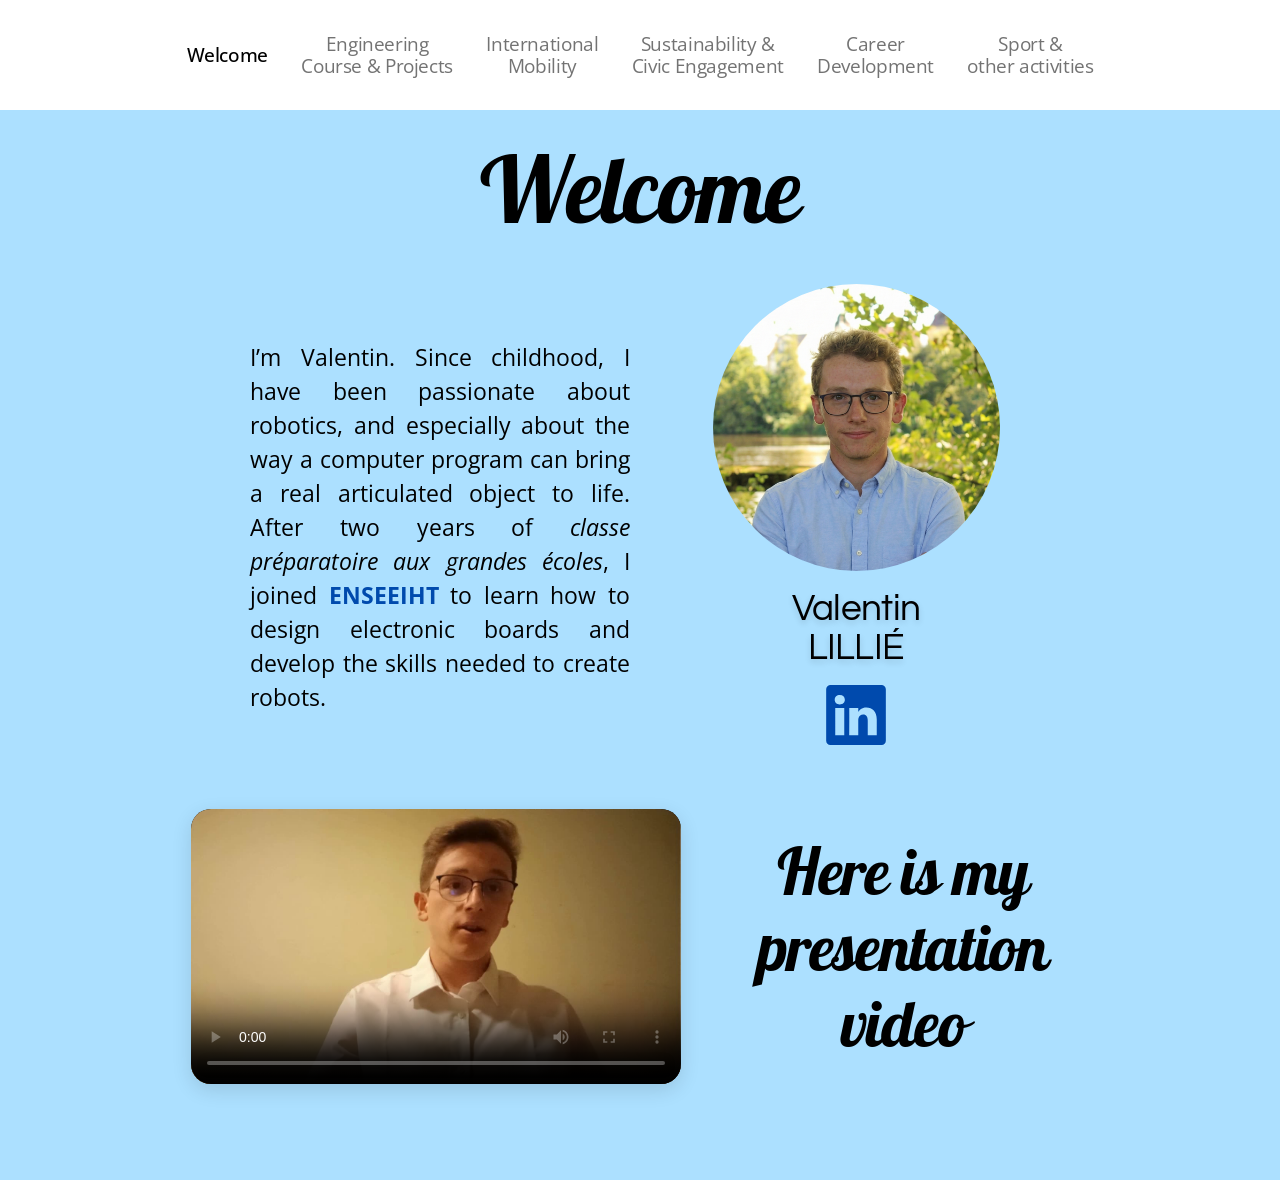
==== index.html @ 9fc671a1 "Recreate Valentin LILLIE Canva portfolio for GitHub Pages" ====
<!DOCTYPE html>
<html lang="en">
<head>
  <meta charset="UTF-8">
  <meta name="viewport" content="width=device-width, initial-scale=1.0">
  <title>Home — Valentin LILLIÉ</title>
  <link rel="shortcut icon" href="assets/images/2d0b56e7e51cf11036ad8734bdb67e2d.png">
  <link rel="icon" href="assets/images/e53c4bd8da5e491d9ab09e7cf0daf874.png">
  <link rel="apple-touch-icon" href="assets/images/725b756a69a7d4c235070e51acd85560.png">
  <link rel="preconnect" href="https://fonts.googleapis.com">
  <link rel="preconnect" href="https://fonts.gstatic.com" crossorigin>
  <link href="https://fonts.googleapis.com/css2?family=Lobster&family=Open+Sans:ital,wght@0,400;0,500;0,700;1,400&family=Questrial&display=swap" rel="stylesheet">
  <link rel="stylesheet" href="css/styles.css">
</head>
<body>
  <header class="site-header">
    <nav class="site-nav" aria-label="Main navigation">
      <a class="nav-link active" href="index.html">Welcome</a>
      <a class="nav-link" href="engineering.html">Engineering<br>Course &amp; Projects</a>
      <a class="nav-link" href="mobility.html">International<br>Mobility</a>
      <a class="nav-link" href="sustainability.html">Sustainability &amp;<br>Civic Engagement</a>
      <a class="nav-link" href="career.html">Career<br>Development</a>
      <a class="nav-link" href="sport.html">Sport &amp;<br>other activities</a>
    </nav>
  </header>

  <main class="page-container">
    <h1 class="page-title">Welcome</h1>

    <section class="welcome-hero">
      <p class="welcome-bio">
        I’m Valentin. Since childhood, I have been passionate about robotics, and especially about the way a computer program can bring a real articulated object to life. After two years of <em>classe préparatoire aux grandes écoles</em>, I joined <a class="inline-link" href="https://www.enseeiht.fr/fr/index.html" target="_blank" rel="noopener noreferrer">ENSEEIHT</a> to learn how to design electronic boards and develop the skills needed to create robots.
      </p>

      <div class="welcome-profile">
        <img
          class="welcome-avatar"
          src="assets/media/598193132a9f8a0b9470ed6460129778.png"
          alt="Valentin LILLIÉ"
        >
        <a class="welcome-name" href="index.html">Valentin<br>LILLIÉ</a>
        <a
          class="linkedin-btn"
          href="https://www.linkedin.com/in/valentin-lillie/"
          target="_blank"
          rel="noopener noreferrer"
          aria-label="Valentin LILLIÉ on LinkedIn"
        >
          <img src="assets/media/b65c1c9c3fed0ecc180a3886cd7dbb1a.svg" alt="LinkedIn">
        </a>
      </div>
    </section>

    <section class="welcome-video-section">
      <video
        class="video-player"
        controls
        playsinline
        preload="metadata"
        poster="assets/video/6a7146586135ec26a3c0ddf3f457e627.jpg"
      >
        <source src="assets/video/d45e97a4d32409f437624b700ec14fd4.mp4" type="video/mp4">
        Your browser does not support HTML5 video.
      </video>

      <h2 class="video-heading">Here is my<br>presentation<br>video</h2>
    </section>
  </main>
</body>
</html>
---- css/styles.css ----
/* ==========================================================================
   Valentin LILLIÉ — Portfolio Stylesheet
   Faithful static recreation of valentin-lillie.my.canva.site
   ========================================================================== */

@font-face {
  font-family: "Canva Sans";
  font-style: normal;
  font-weight: 400 700;
  font-display: swap;
  src: url("../assets/images/cff149ee1e9d2be50ac77bcd86769d05.woff2") format("woff2");
}

:root {
  --bg-sky: #ace0ff;
  --bg-white: #ffffff;
  --accent-blue: #004aad;
  --accent-blue-hover: #003885;
  --text-black: #000000;
  --text-nav-inactive: #737373;
  --max-width: 963px;
  --font-display: "Lobster", cursive;
  --font-sport: "Pacifico", "Lobster", cursive;
  --font-body: "Open Sans", "Canva Sans", -apple-system, BlinkMacSystemFont, "Segoe UI", Roboto, sans-serif;
  --font-name: "Questrial", "Montserrat", "Open Sans", sans-serif;
  --radius-media: 20px;
}

*,
*::before,
*::after {
  box-sizing: border-box;
}

html {
  scroll-behavior: smooth;
}

body {
  margin: 0;
  padding: 0;
  background-color: var(--bg-sky);
  color: var(--text-black);
  font-family: var(--font-body);
  -webkit-font-smoothing: antialiased;
  overflow-x: hidden;
}

img,
video {
  max-width: 100%;
  display: block;
}

a {
  color: inherit;
}

/* --------------------------------------------------------------------------
   Top Navigation Bar (matches Canva 110px white non-sticky header)
   -------------------------------------------------------------------------- */
.site-header {
  width: 100%;
  background-color: var(--bg-white);
}

.site-nav {
  max-width: var(--max-width);
  min-height: 110px;
  margin: 0 auto;
  padding: 16px 24px;
  display: flex;
  align-items: center;
  justify-content: space-between;
  gap: 12px;
}

.nav-link {
  text-decoration: none;
  font-family: var(--font-body);
  font-size: 18.67px;
  line-height: 22px;
  letter-spacing: -0.02em;
  color: var(--text-nav-inactive);
  text-align: center;
  transition: color 0.18s ease;
  padding: 6px 4px;
}

.nav-link:hover,
.nav-link:focus-visible {
  color: var(--text-black);
}

.nav-link.active {
  color: var(--text-black);
  font-weight: 500;
}

/* --------------------------------------------------------------------------
   Main Centered Container (963px Canva coordinate canvas)
   -------------------------------------------------------------------------- */
.page-container {
  max-width: var(--max-width);
  margin: 0 auto;
  padding: 0 32px 72px;
}

.page-title {
  font-family: var(--font-display);
  font-weight: 400;
  font-size: 93px;
  line-height: 1.18;
  letter-spacing: -0.02em;
  text-align: center;
  color: var(--text-black);
  margin: 24px 0 40px;
}

.page-title--medium {
  font-size: 88px;
}

.page-title--sub {
  font-size: 85px;
  margin: 24px 0 36px;
}

.section-bullet-title {
  font-family: var(--font-body);
  font-weight: 700;
  font-size: 36px;
  line-height: 1.25;
  color: var(--text-black);
  margin: 56px 0 32px;
  display: flex;
  align-items: baseline;
  gap: 14px;
}

.section-bullet-title::before {
  content: "•";
  font-size: 1.05em;
  flex-shrink: 0;
}

.project-subtitle {
  font-family: var(--font-body);
  font-weight: 700;
  font-size: 30.67px;
  line-height: 1.35;
  text-align: center;
  margin: 24px 0 18px;
}

.body-text {
  font-family: var(--font-body);
  font-weight: 400;
  font-size: 25.33px;
  line-height: 35px;
  color: var(--text-black);
  margin: 0;
}

.body-text--justified {
  text-align: justify;
}

.body-text--narrow {
  max-width: 420px;
  margin: 0 auto;
}

.body-text--xs {
  max-width: 350px;
  margin: 0 auto;
}

.inline-link {
  color: var(--accent-blue);
  font-weight: 700;
  text-decoration: none;
}

.inline-link:hover {
  text-decoration: underline;
}

.pill-button {
  display: inline-flex;
  align-items: center;
  justify-content: center;
  background-color: var(--accent-blue);
  color: var(--bg-white);
  text-decoration: none;
  border-radius: 999px;
  font-family: var(--font-body);
  font-weight: 700;
  letter-spacing: -0.02em;
  transition: background-color 0.2s ease, transform 0.15s ease;
}

.pill-button:hover,
.pill-button:focus-visible {
  background-color: var(--accent-blue-hover);
  transform: translateY(-1px);
}

.pill-button--sm {
  font-size: 18.67px;
  padding: 13px 26px;
}

.pill-button--lg {
  font-size: 44px;
  line-height: 52px;
  width: 348px;
  height: 79px;
}

.media-rounded {
  border-radius: var(--radius-media);
  overflow: hidden;
}

/* --------------------------------------------------------------------------
   Home / Welcome Page
   -------------------------------------------------------------------------- */
.welcome-hero {
  display: grid;
  grid-template-columns: 380px 1fr;
  gap: 52px;
  align-items: start;
  justify-content: center;
  max-width: 780px;
  margin: 28px auto 64px;
}

.welcome-bio {
  font-size: 23.05px;
  line-height: 34px;
  margin-top: 56px;
  text-align: justify;
}

.welcome-profile {
  display: flex;
  flex-direction: column;
  align-items: center;
  text-align: center;
}

.welcome-avatar {
  width: 287px;
  height: 287px;
  border-radius: 50%;
  object-fit: cover;
  object-position: center 15%;
  margin-bottom: 18px;
}

.welcome-name {
  font-family: var(--font-name);
  font-size: 37.33px;
  line-height: 39px;
  letter-spacing: -0.02em;
  color: var(--text-black);
  text-decoration: none;
  text-shadow: 0 3px 6px rgba(0, 0, 0, 0.14);
  margin: 0 0 18px;
}

.linkedin-btn {
  display: inline-block;
  width: 60px;
  height: 60px;
  transition: transform 0.18s ease;
}

.linkedin-btn:hover {
  transform: scale(1.06);
}

.linkedin-btn img {
  width: 100%;
  height: 100%;
}

.welcome-video-section {
  display: grid;
  grid-template-columns: 490px 1fr;
  gap: 36px;
  align-items: center;
  margin-top: 64px;
  margin-bottom: 24px;
}

.video-player {
  width: 100%;
  border-radius: var(--radius-media);
  background: #000;
  box-shadow: 0 6px 20px rgba(0, 0, 0, 0.12);
}

.video-heading {
  font-family: var(--font-display);
  font-weight: 400;
  font-size: 64px;
  line-height: 76px;
  letter-spacing: -0.02em;
  text-align: center;
  margin: 0;
}

/* --------------------------------------------------------------------------
   Engineering Course & Projects Page
   -------------------------------------------------------------------------- */
.project-stack {
  display: flex;
  flex-direction: column;
  align-items: center;
  gap: 28px;
  margin-bottom: 48px;
}

.tipe-video {
  width: 260px;
  max-width: 100%;
  border-radius: var(--radius-media);
  background: #000;
}

.tipe-photo-1 {
  width: 283px;
  height: 310px;
  object-fit: cover;
  border-radius: var(--radius-media);
}

.tipe-photo-2 {
  width: 350px;
  height: 263px;
  object-fit: cover;
  border-radius: var(--radius-media);
}

.tipe-photo-3 {
  width: 266px;
  height: 263px;
  object-fit: cover;
  border-radius: var(--radius-media);
}

.robot-logo-link {
  display: inline-block;
  margin-top: 12px;
  transition: transform 0.18s ease;
}

.robot-logo-link:hover {
  transform: scale(1.03);
}

.robot-logo-img {
  width: 579px;
  max-width: 100%;
  height: auto;
}

.snake-crop {
  width: 257px;
  height: 296px;
  border-radius: var(--radius-media);
  overflow: hidden;
  background: #111;
}

.snake-crop img {
  width: 100%;
  height: 100%;
  object-fit: cover;
  object-position: left top;
}

.snake-full {
  width: 779px;
  max-width: 100%;
  border-radius: 16px;
}

/* --------------------------------------------------------------------------
   International Mobility Page
   -------------------------------------------------------------------------- */
.mobility-block {
  margin-bottom: 56px;
}

.mobility-row {
  display: grid;
  grid-template-columns: 444px 1fr;
  gap: 32px;
  align-items: center;
}

.mobility-row--reverse {
  grid-template-columns: 1fr 444px;
}

.mobility-photo {
  width: 444px;
  height: 299px;
  object-fit: cover;
  border-radius: var(--radius-media);
}

/* --------------------------------------------------------------------------
   Sustainability & Civic Engagement Page
   -------------------------------------------------------------------------- */
.sustainability-block {
  margin-bottom: 64px;
}

.sustainability-stack {
  display: flex;
  flex-direction: column;
  align-items: center;
  gap: 28px;
}

.cleanwalk-photo {
  width: 664px;
  max-width: 100%;
  height: 254px;
  object-fit: cover;
  object-position: center 70%;
  border-radius: var(--radius-media);
}

.fresque-photo {
  width: 374px;
  max-width: 100%;
  height: 325px;
  object-fit: cover;
  border-radius: var(--radius-media);
}

.forum-photo {
  width: 442px;
  max-width: 100%;
  height: 325px;
  object-fit: cover;
  object-position: center 40%;
  border-radius: var(--radius-media);
}

.restart-photo {
  width: 419px;
  max-width: 100%;
  height: 638px;
  object-fit: cover;
  border-radius: var(--radius-media);
}

/* --------------------------------------------------------------------------
   Career Development & Summer Jobs Page
   -------------------------------------------------------------------------- */
.career-buttons {
  display: grid;
  grid-template-columns: 1fr 1fr;
  gap: 48px;
  align-items: center;
  justify-items: center;
  margin: 56px auto 96px;
  max-width: 820px;
}

.career-cv-stack {
  display: flex;
  flex-direction: column;
  gap: 64px;
}

.summer-jobs-section {
  padding-top: 24px;
}

.company-heading {
  font-family: var(--font-body);
  font-weight: 700;
  font-size: 42.67px;
  line-height: 1.3;
  margin: 16px 0 32px;
}

.summer-top-row {
  display: grid;
  grid-template-columns: 240px 1fr;
  gap: 32px;
  align-items: center;
  margin-bottom: 36px;
}

.summer-years {
  font-size: 25.33px;
  line-height: 35px;
  padding-left: 52px;
}

.summer-years ul {
  margin: 6px 0 0;
  padding-left: 26px;
}

.tent-photo-1 {
  width: 526px;
  max-width: 100%;
  height: 237px;
  object-fit: cover;
}

.tent-photo-2 {
  width: 586px;
  max-width: 100%;
  height: 276px;
  object-fit: cover;
  margin-bottom: 32px;
}

.summer-desc {
  max-width: 590px;
  text-align: justify;
}

/* --------------------------------------------------------------------------
   Sport & Other Activities Page
   -------------------------------------------------------------------------- */
.sport-header-row {
  display: flex;
  align-items: center;
  justify-content: center;
  gap: 36px;
  margin: 28px 0 56px;
  flex-wrap: wrap;
}

.sport-header-row .page-title {
  margin: 0;
}

.strava-link {
  display: inline-flex;
  align-items: center;
  text-decoration: none;
  transition: transform 0.18s ease;
}

.strava-link:hover {
  transform: scale(1.04);
}

.strava-icon {
  width: 118px;
  height: 118px;
  object-fit: contain;
  margin-right: -36px;
}

.strava-wordmark {
  width: 219px;
  height: 109px;
  object-fit: contain;
}

.sport-script-title {
  font-family: var(--font-sport);
  font-weight: 400;
  font-size: 76px;
  line-height: 1.3;
  color: var(--text-black);
  margin: 0;
}

.running-row {
  display: flex;
  align-items: center;
  justify-content: space-between;
  gap: 28px;
  margin: 24px 0 72px;
}

.club-badge-link {
  display: inline-block;
  flex-shrink: 0;
  transition: transform 0.18s ease;
}

.club-badge-link:hover {
  transform: scale(1.05);
}

.run7-badge {
  width: 138px;
  height: 138px;
  object-fit: contain;
  border-radius: 50%;
}

.running-map {
  width: 335px;
  height: 335px;
  object-fit: cover;
}

.hiking-section {
  display: flex;
  flex-direction: column;
  align-items: center;
  gap: 24px;
  margin: 0 0 72px;
}

.hiking-photo {
  width: 614px;
  max-width: 100%;
  height: 355px;
  object-fit: cover;
}

.hiking-label-row {
  display: flex;
  align-items: center;
  justify-content: center;
  gap: 32px;
}

.randos-badge {
  width: 140px;
  height: 155px;
  object-fit: contain;
}

.cycling-row {
  display: flex;
  align-items: center;
  justify-content: space-around;
  gap: 32px;
  margin: 24px 0 32px;
}

.cycling-photos {
  display: flex;
  gap: 36px;
}

.cycling-photo {
  width: 171px;
  height: 346px;
  object-fit: cover;
  border-radius: 16px;
}

/* --------------------------------------------------------------------------
   Responsive Adaptations (Tablets & Mobile)
   -------------------------------------------------------------------------- */
@media (max-width: 900px) {
  .site-nav {
    flex-wrap: wrap;
    justify-content: center;
    min-height: auto;
    gap: 10px 20px;
    padding: 16px;
  }

  .nav-link {
    font-size: 16px;
    line-height: 20px;
  }

  .page-container {
    padding: 0 20px 56px;
  }

  .page-title {
    font-size: clamp(44px, 11vw, 76px);
  }

  .page-title--medium,
  .page-title--sub {
    font-size: clamp(40px, 10vw, 72px);
  }

  .section-bullet-title {
    font-size: clamp(24px, 5vw, 32px);
  }

  .body-text,
  .welcome-bio {
    font-size: 19px;
    line-height: 30px;
  }

  .welcome-hero,
  .welcome-video-section,
  .mobility-row,
  .mobility-row--reverse,
  .career-buttons,
  .summer-top-row {
    grid-template-columns: 1fr;
    gap: 28px;
  }

  .welcome-bio {
    margin-top: 0;
  }

  .welcome-profile {
    order: -1;
  }

  .video-heading {
    font-size: clamp(38px, 9vw, 54px);
    line-height: 1.2;
  }

  .mobility-photo {
    width: 100%;
    height: auto;
    aspect-ratio: 444 / 299;
  }

  .pill-button--lg {
    width: 100%;
    max-width: 340px;
    height: 68px;
    font-size: 32px;
  }

  .career-cv-stack {
    gap: 24px;
    width: 100%;
    align-items: center;
  }

  .company-heading {
    font-size: clamp(26px, 6vw, 38px);
  }

  .summer-years {
    padding-left: 0;
  }

  .running-row,
  .cycling-row {
    flex-direction: column;
    text-align: center;
  }

  .sport-script-title {
    font-size: clamp(46px, 11vw, 68px);
  }

  .cycling-photos {
    gap: 16px;
    justify-content: center;
  }

  .cycling-photo {
    width: 44vw;
    max-width: 171px;
    height: auto;
    aspect-ratio: 171 / 346;
  }
}
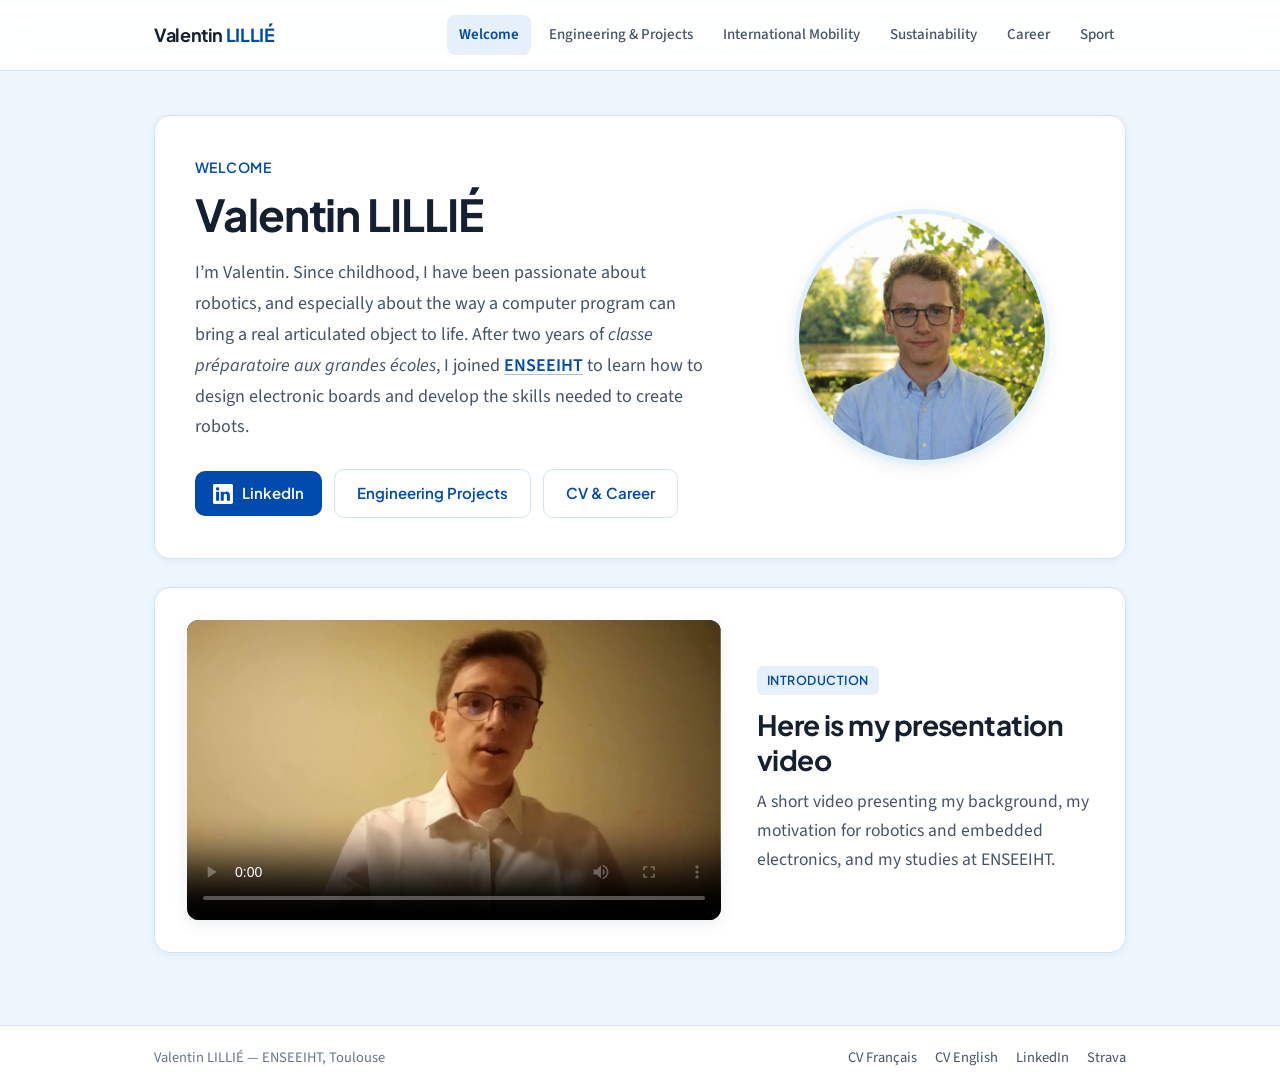
==== commit c16409f7: "Refine visual design with cleaner typography, cards, and balanced layouts" ====
--- a/index.html
+++ b/index.html
@@ -3,55 +3,64 @@
 <head>
   <meta charset="UTF-8">
   <meta name="viewport" content="width=device-width, initial-scale=1.0">
-  <title>Home — Valentin LILLIÉ</title>
+  <title>Valentin LILLIÉ — Portfolio</title>
   <link rel="shortcut icon" href="assets/images/2d0b56e7e51cf11036ad8734bdb67e2d.png">
   <link rel="icon" href="assets/images/e53c4bd8da5e491d9ab09e7cf0daf874.png">
   <link rel="apple-touch-icon" href="assets/images/725b756a69a7d4c235070e51acd85560.png">
   <link rel="preconnect" href="https://fonts.googleapis.com">
   <link rel="preconnect" href="https://fonts.gstatic.com" crossorigin>
-  <link href="https://fonts.googleapis.com/css2?family=Lobster&family=Open+Sans:ital,wght@0,400;0,500;0,700;1,400&family=Questrial&display=swap" rel="stylesheet">
+  <link href="https://fonts.googleapis.com/css2?family=Plus+Jakarta+Sans:wght@500;600;700&family=Source+Sans+3:ital,wght@0,400;0,500;0,600;1,400&display=swap" rel="stylesheet">
   <link rel="stylesheet" href="css/styles.css">
 </head>
 <body>
   <header class="site-header">
     <nav class="site-nav" aria-label="Main navigation">
-      <a class="nav-link active" href="index.html">Welcome</a>
-      <a class="nav-link" href="engineering.html">Engineering<br>Course &amp; Projects</a>
-      <a class="nav-link" href="mobility.html">International<br>Mobility</a>
-      <a class="nav-link" href="sustainability.html">Sustainability &amp;<br>Civic Engagement</a>
-      <a class="nav-link" href="career.html">Career<br>Development</a>
-      <a class="nav-link" href="sport.html">Sport &amp;<br>other activities</a>
+      <a class="nav-brand" href="index.html">Valentin <span>LILLIÉ</span></a>
+      <div class="nav-links">
+        <a class="nav-link active" href="index.html">Welcome</a>
+        <a class="nav-link" href="engineering.html">Engineering &amp; Projects</a>
+        <a class="nav-link" href="mobility.html">International Mobility</a>
+        <a class="nav-link" href="sustainability.html">Sustainability</a>
+        <a class="nav-link" href="career.html">Career</a>
+        <a class="nav-link" href="sport.html">Sport</a>
+      </div>
     </nav>
   </header>
 
   <main class="page-container">
-    <h1 class="page-title">Welcome</h1>
+    <section class="card hero-card">
+      <div>
+        <p class="hero-greeting">Welcome</p>
+        <h1 class="hero-name">Valentin LILLIÉ</h1>
+        <p class="hero-bio">
+          I’m Valentin. Since childhood, I have been passionate about robotics, and especially about the way a computer program can bring a real articulated object to life. After two years of <em>classe préparatoire aux grandes écoles</em>, I joined <a class="inline-link" href="https://www.enseeiht.fr/fr/index.html" target="_blank" rel="noopener noreferrer">ENSEEIHT</a> to learn how to design electronic boards and develop the skills needed to create robots.
+        </p>
 
-    <section class="welcome-hero">
-      <p class="welcome-bio">
-        I’m Valentin. Since childhood, I have been passionate about robotics, and especially about the way a computer program can bring a real articulated object to life. After two years of <em>classe préparatoire aux grandes écoles</em>, I joined <a class="inline-link" href="https://www.enseeiht.fr/fr/index.html" target="_blank" rel="noopener noreferrer">ENSEEIHT</a> to learn how to design electronic boards and develop the skills needed to create robots.
-      </p>
+        <div class="hero-actions">
+          <a
+            class="linkedin-pill"
+            href="https://www.linkedin.com/in/valentin-lillie/"
+            target="_blank"
+            rel="noopener noreferrer"
+          >
+            <img src="assets/media/b65c1c9c3fed0ecc180a3886cd7dbb1a.svg" alt="">
+            LinkedIn
+          </a>
+          <a class="btn btn-outline" href="engineering.html">Engineering Projects</a>
+          <a class="btn btn-outline" href="career.html">CV &amp; Career</a>
+        </div>
+      </div>
 
-      <div class="welcome-profile">
+      <div class="hero-profile">
         <img
-          class="welcome-avatar"
+          class="hero-avatar"
           src="assets/media/598193132a9f8a0b9470ed6460129778.png"
           alt="Valentin LILLIÉ"
         >
-        <a class="welcome-name" href="index.html">Valentin<br>LILLIÉ</a>
-        <a
-          class="linkedin-btn"
-          href="https://www.linkedin.com/in/valentin-lillie/"
-          target="_blank"
-          rel="noopener noreferrer"
-          aria-label="Valentin LILLIÉ on LinkedIn"
-        >
-          <img src="assets/media/b65c1c9c3fed0ecc180a3886cd7dbb1a.svg" alt="LinkedIn">
-        </a>
       </div>
     </section>
 
-    <section class="welcome-video-section">
+    <section class="card video-card">
       <video
         class="video-player"
         controls
@@ -63,8 +72,26 @@
         Your browser does not support HTML5 video.
       </video>
 
-      <h2 class="video-heading">Here is my<br>presentation<br>video</h2>
+      <div class="video-copy">
+        <span class="section-label">Introduction</span>
+        <h2>Here is my presentation video</h2>
+        <p class="body-text">
+          A short video presenting my background, my motivation for robotics and embedded electronics, and my studies at ENSEEIHT.
+        </p>
+      </div>
     </section>
   </main>
+
+  <footer class="site-footer">
+    <div class="footer-inner">
+      <span>Valentin LILLIÉ — ENSEEIHT, Toulouse</span>
+      <div class="footer-links">
+        <a href="cv-french.html">CV Français</a>
+        <a href="cv-english.html">CV English</a>
+        <a href="https://www.linkedin.com/in/valentin-lillie/" target="_blank" rel="noopener noreferrer">LinkedIn</a>
+        <a href="https://www.strava.com/athletes/142114989" target="_blank" rel="noopener noreferrer">Strava</a>
+      </div>
+    </div>
+  </footer>
 </body>
 </html>
--- a/css/styles.css
+++ b/css/styles.css
@@ -1,29 +1,26 @@
 /* ==========================================================================
    Valentin LILLIÉ — Portfolio Stylesheet
-   Faithful static recreation of valentin-lillie.my.canva.site
+   Clean, readable, authentic engineering portfolio (sky-blue & ENSEEIHT blue)
    ========================================================================== */
 
-@font-face {
-  font-family: "Canva Sans";
-  font-style: normal;
-  font-weight: 400 700;
-  font-display: swap;
-  src: url("../assets/images/cff149ee1e9d2be50ac77bcd86769d05.woff2") format("woff2");
-}
-
 :root {
-  --bg-sky: #ace0ff;
-  --bg-white: #ffffff;
+  --bg-page: #edf6fd;
+  --bg-surface: #ffffff;
+  --bg-subtle: #e0f0fc;
+  --border-light: #d2e4f3;
   --accent-blue: #004aad;
-  --accent-blue-hover: #003885;
-  --text-black: #000000;
-  --text-nav-inactive: #737373;
-  --max-width: 963px;
-  --font-display: "Lobster", cursive;
-  --font-sport: "Pacifico", "Lobster", cursive;
-  --font-body: "Open Sans", "Canva Sans", -apple-system, BlinkMacSystemFont, "Segoe UI", Roboto, sans-serif;
-  --font-name: "Questrial", "Montserrat", "Open Sans", sans-serif;
-  --radius-media: 20px;
+  --accent-blue-dark: #003782;
+  --accent-soft: #e6f0fa;
+  --ink-primary: #142030;
+  --ink-secondary: #435368;
+  --ink-muted: #64748b;
+  --max-width: 1020px;
+  --radius-card: 16px;
+  --radius-media: 12px;
+  --shadow-card: 0 2px 10px rgba(15, 42, 74, 0.05);
+  --shadow-media: 0 4px 16px rgba(15, 42, 74, 0.08);
+  --font-heading: "Plus Jakarta Sans", -apple-system, BlinkMacSystemFont, "Segoe UI", sans-serif;
+  --font-body: "Source Sans 3", "Open Sans", -apple-system, BlinkMacSystemFont, "Segoe UI", sans-serif;
 }
 
 *,
@@ -39,11 +36,15 @@
 body {
   margin: 0;
   padding: 0;
-  background-color: var(--bg-sky);
-  color: var(--text-black);
+  background-color: var(--bg-page);
+  color: var(--ink-primary);
   font-family: var(--font-body);
+  font-size: 17px;
+  line-height: 1.65;
   -webkit-font-smoothing: antialiased;
-  overflow-x: hidden;
+  min-height: 100vh;
+  display: flex;
+  flex-direction: column;
 }
 
 img,
@@ -57,322 +58,403 @@
 }
 
 /* --------------------------------------------------------------------------
-   Top Navigation Bar (matches Canva 110px white non-sticky header)
+   Navigation Bar — Clean, sticky, unobtrusive
    -------------------------------------------------------------------------- */
 .site-header {
-  width: 100%;
-  background-color: var(--bg-white);
+  position: sticky;
+  top: 0;
+  z-index: 50;
+  width: 100%;
+  background-color: rgba(255, 255, 255, 0.95);
+  backdrop-filter: blur(8px);
+  border-bottom: 1px solid var(--border-light);
 }
 
 .site-nav {
   max-width: var(--max-width);
-  min-height: 110px;
   margin: 0 auto;
-  padding: 16px 24px;
+  padding: 0 24px;
+  min-height: 70px;
   display: flex;
   align-items: center;
   justify-content: space-between;
-  gap: 12px;
+  gap: 24px;
+}
+
+.nav-brand {
+  font-family: var(--font-heading);
+  font-weight: 700;
+  font-size: 18px;
+  letter-spacing: -0.02em;
+  color: var(--ink-primary);
+  text-decoration: none;
+  white-space: nowrap;
+  flex-shrink: 0;
+}
+
+.nav-brand span {
+  color: var(--accent-blue);
+}
+
+.nav-links {
+  display: flex;
+  align-items: center;
+  gap: 6px;
+  flex-wrap: wrap;
+  justify-content: flex-end;
 }
 
 .nav-link {
   text-decoration: none;
   font-family: var(--font-body);
-  font-size: 18.67px;
-  line-height: 22px;
-  letter-spacing: -0.02em;
-  color: var(--text-nav-inactive);
-  text-align: center;
-  transition: color 0.18s ease;
-  padding: 6px 4px;
+  font-size: 15px;
+  font-weight: 500;
+  color: var(--ink-secondary);
+  padding: 8px 12px;
+  border-radius: 8px;
+  transition: color 0.16s ease, background-color 0.16s ease;
+  white-space: nowrap;
 }
 
 .nav-link:hover,
 .nav-link:focus-visible {
-  color: var(--text-black);
+  color: var(--accent-blue);
+  background-color: var(--accent-soft);
 }
 
 .nav-link.active {
-  color: var(--text-black);
-  font-weight: 500;
-}
-
-/* --------------------------------------------------------------------------
-   Main Centered Container (963px Canva coordinate canvas)
+  color: var(--accent-blue);
+  background-color: var(--accent-soft);
+  font-weight: 600;
+}
+
+/* --------------------------------------------------------------------------
+   Main Container & Shared Typography
    -------------------------------------------------------------------------- */
 .page-container {
+  width: 100%;
   max-width: var(--max-width);
   margin: 0 auto;
-  padding: 0 32px 72px;
+  padding: 44px 24px 72px;
+  flex: 1;
+}
+
+.page-intro {
+  margin-bottom: 36px;
 }
 
 .page-title {
-  font-family: var(--font-display);
-  font-weight: 400;
-  font-size: 93px;
+  font-family: var(--font-heading);
+  font-weight: 700;
+  font-size: clamp(30px, 4.2vw, 42px);
   line-height: 1.18;
-  letter-spacing: -0.02em;
-  text-align: center;
-  color: var(--text-black);
-  margin: 24px 0 40px;
-}
-
-.page-title--medium {
-  font-size: 88px;
-}
-
-.page-title--sub {
-  font-size: 85px;
-  margin: 24px 0 36px;
-}
-
-.section-bullet-title {
-  font-family: var(--font-body);
+  letter-spacing: -0.025em;
+  color: var(--ink-primary);
+  margin: 0 0 8px;
+}
+
+.page-subtitle {
+  font-size: 18px;
+  color: var(--ink-secondary);
+  margin: 0;
+}
+
+.section-label {
+  display: inline-block;
+  font-family: var(--font-heading);
+  font-size: 12.5px;
+  font-weight: 600;
+  letter-spacing: 0.04em;
+  text-transform: uppercase;
+  color: var(--accent-blue);
+  background-color: var(--accent-soft);
+  padding: 4px 10px;
+  border-radius: 6px;
+  margin-bottom: 12px;
+}
+
+.card {
+  background-color: var(--bg-surface);
+  border: 1px solid var(--border-light);
+  border-radius: var(--radius-card);
+  box-shadow: var(--shadow-card);
+  padding: 32px;
+}
+
+.card + .card {
+  margin-top: 28px;
+}
+
+.card-title {
+  font-family: var(--font-heading);
   font-weight: 700;
-  font-size: 36px;
-  line-height: 1.25;
-  color: var(--text-black);
-  margin: 56px 0 32px;
-  display: flex;
-  align-items: baseline;
-  gap: 14px;
-}
-
-.section-bullet-title::before {
-  content: "•";
-  font-size: 1.05em;
-  flex-shrink: 0;
-}
-
-.project-subtitle {
-  font-family: var(--font-body);
-  font-weight: 700;
-  font-size: 30.67px;
-  line-height: 1.35;
-  text-align: center;
-  margin: 24px 0 18px;
+  font-size: 24px;
+  line-height: 1.28;
+  letter-spacing: -0.015em;
+  color: var(--ink-primary);
+  margin: 0 0 12px;
+}
+
+.card-subheading {
+  font-family: var(--font-heading);
+  font-weight: 600;
+  font-size: 18px;
+  color: var(--ink-primary);
+  margin: 0 0 10px;
 }
 
 .body-text {
-  font-family: var(--font-body);
-  font-weight: 400;
-  font-size: 25.33px;
-  line-height: 35px;
-  color: var(--text-black);
+  font-size: 17.5px;
+  line-height: 1.68;
+  color: var(--ink-secondary);
   margin: 0;
 }
 
-.body-text--justified {
-  text-align: justify;
-}
-
-.body-text--narrow {
-  max-width: 420px;
-  margin: 0 auto;
-}
-
-.body-text--xs {
-  max-width: 350px;
-  margin: 0 auto;
+.body-text + .body-text {
+  margin-top: 14px;
 }
 
 .inline-link {
   color: var(--accent-blue);
+  font-weight: 600;
+  text-decoration: underline;
+  text-decoration-color: rgba(0, 74, 173, 0.35);
+  text-underline-offset: 3px;
+  transition: text-decoration-color 0.16s ease;
+}
+
+.inline-link:hover {
+  text-decoration-color: var(--accent-blue);
+}
+
+.btn {
+  display: inline-flex;
+  align-items: center;
+  justify-content: center;
+  gap: 8px;
+  padding: 11px 22px;
+  border-radius: 10px;
+  font-family: var(--font-heading);
+  font-size: 15px;
+  font-weight: 600;
+  text-decoration: none;
+  transition: background-color 0.16s ease, border-color 0.16s ease, color 0.16s ease, transform 0.14s ease;
+}
+
+.btn-primary {
+  background-color: var(--accent-blue);
+  color: #ffffff;
+  border: 1px solid var(--accent-blue);
+}
+
+.btn-primary:hover,
+.btn-primary:focus-visible {
+  background-color: var(--accent-blue-dark);
+  border-color: var(--accent-blue-dark);
+  transform: translateY(-1px);
+}
+
+.btn-outline {
+  background-color: var(--bg-surface);
+  color: var(--accent-blue);
+  border: 1.5px solid var(--border-light);
+}
+
+.btn-outline:hover,
+.btn-outline:focus-visible {
+  border-color: var(--accent-blue);
+  background-color: var(--accent-soft);
+}
+
+/* --------------------------------------------------------------------------
+   Home / Welcome Page
+   -------------------------------------------------------------------------- */
+.hero-card {
+  display: grid;
+  grid-template-columns: 1.35fr 0.85fr;
+  gap: 44px;
+  align-items: center;
+  padding: 40px;
+}
+
+.hero-greeting {
+  font-family: var(--font-heading);
+  font-size: 14px;
+  font-weight: 600;
+  color: var(--accent-blue);
+  letter-spacing: 0.03em;
+  text-transform: uppercase;
+  margin: 0 0 10px;
+}
+
+.hero-name {
+  font-family: var(--font-heading);
   font-weight: 700;
+  font-size: clamp(32px, 4.5vw, 44px);
+  line-height: 1.15;
+  letter-spacing: -0.025em;
+  color: var(--ink-primary);
+  margin: 0 0 18px;
+}
+
+.hero-bio {
+  font-size: 18px;
+  line-height: 1.72;
+  color: var(--ink-secondary);
+  margin: 0 0 26px;
+}
+
+.hero-actions {
+  display: flex;
+  align-items: center;
+  flex-wrap: wrap;
+  gap: 12px;
+}
+
+.linkedin-pill {
+  display: inline-flex;
+  align-items: center;
+  gap: 9px;
+  padding: 10px 18px;
+  border-radius: 10px;
+  background-color: var(--accent-blue);
+  color: #ffffff;
+  font-family: var(--font-heading);
+  font-size: 15px;
+  font-weight: 600;
   text-decoration: none;
-}
-
-.inline-link:hover {
-  text-decoration: underline;
-}
-
-.pill-button {
-  display: inline-flex;
-  align-items: center;
-  justify-content: center;
-  background-color: var(--accent-blue);
-  color: var(--bg-white);
-  text-decoration: none;
-  border-radius: 999px;
-  font-family: var(--font-body);
+  transition: background-color 0.16s ease, transform 0.14s ease;
+}
+
+.linkedin-pill:hover {
+  background-color: var(--accent-blue-dark);
+  transform: translateY(-1px);
+}
+
+.linkedin-pill img {
+  width: 20px;
+  height: 20px;
+  filter: brightness(0) invert(1);
+}
+
+.hero-profile {
+  display: flex;
+  flex-direction: column;
+  align-items: center;
+  text-align: center;
+}
+
+.hero-avatar {
+  width: 256px;
+  height: 256px;
+  border-radius: 50%;
+  object-fit: cover;
+  object-position: center 15%;
+  border: 5px solid var(--bg-subtle);
+  box-shadow: var(--shadow-media);
+}
+
+.video-card {
+  margin-top: 28px;
+  display: grid;
+  grid-template-columns: 1.35fr 0.85fr;
+  gap: 36px;
+  align-items: center;
+}
+
+.video-player {
+  width: 100%;
+  border-radius: var(--radius-media);
+  background: #0f172a;
+  box-shadow: var(--shadow-media);
+}
+
+.video-copy h2 {
+  font-family: var(--font-heading);
   font-weight: 700;
+  font-size: 28px;
+  line-height: 1.25;
   letter-spacing: -0.02em;
-  transition: background-color 0.2s ease, transform 0.15s ease;
-}
-
-.pill-button:hover,
-.pill-button:focus-visible {
-  background-color: var(--accent-blue-hover);
-  transform: translateY(-1px);
-}
-
-.pill-button--sm {
-  font-size: 18.67px;
-  padding: 13px 26px;
-}
-
-.pill-button--lg {
-  font-size: 44px;
-  line-height: 52px;
-  width: 348px;
-  height: 79px;
-}
-
-.media-rounded {
-  border-radius: var(--radius-media);
-  overflow: hidden;
-}
-
-/* --------------------------------------------------------------------------
-   Home / Welcome Page
-   -------------------------------------------------------------------------- */
-.welcome-hero {
-  display: grid;
-  grid-template-columns: 380px 1fr;
-  gap: 52px;
+  margin: 0 0 10px;
+  color: var(--ink-primary);
+}
+
+/* --------------------------------------------------------------------------
+   Engineering Course & Projects Page
+   -------------------------------------------------------------------------- */
+.tipe-top {
+  display: grid;
+  grid-template-columns: 260px 1fr;
+  gap: 32px;
   align-items: start;
-  justify-content: center;
-  max-width: 780px;
-  margin: 28px auto 64px;
-}
-
-.welcome-bio {
-  font-size: 23.05px;
-  line-height: 34px;
-  margin-top: 56px;
-  text-align: justify;
-}
-
-.welcome-profile {
-  display: flex;
-  flex-direction: column;
-  align-items: center;
-  text-align: center;
-}
-
-.welcome-avatar {
-  width: 287px;
-  height: 287px;
-  border-radius: 50%;
-  object-fit: cover;
-  object-position: center 15%;
-  margin-bottom: 18px;
-}
-
-.welcome-name {
-  font-family: var(--font-name);
-  font-size: 37.33px;
-  line-height: 39px;
-  letter-spacing: -0.02em;
-  color: var(--text-black);
-  text-decoration: none;
-  text-shadow: 0 3px 6px rgba(0, 0, 0, 0.14);
-  margin: 0 0 18px;
-}
-
-.linkedin-btn {
-  display: inline-block;
-  width: 60px;
-  height: 60px;
-  transition: transform 0.18s ease;
-}
-
-.linkedin-btn:hover {
-  transform: scale(1.06);
-}
-
-.linkedin-btn img {
-  width: 100%;
-  height: 100%;
-}
-
-.welcome-video-section {
-  display: grid;
-  grid-template-columns: 490px 1fr;
-  gap: 36px;
-  align-items: center;
-  margin-top: 64px;
-  margin-bottom: 24px;
-}
-
-.video-player {
-  width: 100%;
-  border-radius: var(--radius-media);
-  background: #000;
-  box-shadow: 0 6px 20px rgba(0, 0, 0, 0.12);
-}
-
-.video-heading {
-  font-family: var(--font-display);
-  font-weight: 400;
-  font-size: 64px;
-  line-height: 76px;
-  letter-spacing: -0.02em;
-  text-align: center;
-  margin: 0;
-}
-
-/* --------------------------------------------------------------------------
-   Engineering Course & Projects Page
-   -------------------------------------------------------------------------- */
-.project-stack {
-  display: flex;
-  flex-direction: column;
-  align-items: center;
-  gap: 28px;
-  margin-bottom: 48px;
+  margin-bottom: 28px;
 }
 
 .tipe-video {
   width: 260px;
-  max-width: 100%;
-  border-radius: var(--radius-media);
-  background: #000;
-}
-
-.tipe-photo-1 {
-  width: 283px;
-  height: 310px;
-  object-fit: cover;
-  border-radius: var(--radius-media);
-}
-
-.tipe-photo-2 {
-  width: 350px;
-  height: 263px;
-  object-fit: cover;
-  border-radius: var(--radius-media);
-}
-
-.tipe-photo-3 {
-  width: 266px;
-  height: 263px;
-  object-fit: cover;
-  border-radius: var(--radius-media);
-}
-
-.robot-logo-link {
-  display: inline-block;
-  margin-top: 12px;
-  transition: transform 0.18s ease;
-}
-
-.robot-logo-link:hover {
-  transform: scale(1.03);
-}
-
-.robot-logo-img {
-  width: 579px;
-  max-width: 100%;
-  height: auto;
+  border-radius: var(--radius-media);
+  background: #0f172a;
+  box-shadow: var(--shadow-media);
+}
+
+.tipe-gallery {
+  display: grid;
+  grid-template-columns: repeat(3, 1fr);
+  gap: 18px;
+  margin: 24px 0 26px;
+}
+
+.tipe-gallery img {
+  width: 100%;
+  height: 240px;
+  object-fit: cover;
+  border-radius: var(--radius-media);
+  border: 1px solid var(--border-light);
+}
+
+.club-row {
+  display: grid;
+  grid-template-columns: 1.2fr 0.9fr;
+  gap: 32px;
+  align-items: center;
+}
+
+.robot-logo-box {
+  display: flex;
+  align-items: center;
+  justify-content: center;
+  background-color: var(--bg-page);
+  border: 1px solid var(--border-light);
+  border-radius: var(--radius-media);
+  padding: 24px;
+  transition: border-color 0.16s ease, transform 0.16s ease;
+}
+
+.robot-logo-box:hover {
+  border-color: var(--accent-blue);
+  transform: translateY(-2px);
+}
+
+.robot-logo-box img {
+  max-height: 190px;
+  width: auto;
+  object-fit: contain;
+}
+
+.snake-grid {
+  display: grid;
+  grid-template-columns: 250px 1fr;
+  gap: 20px;
+  align-items: stretch;
+  margin-top: 22px;
 }
 
 .snake-crop {
-  width: 257px;
-  height: 296px;
   border-radius: var(--radius-media);
   overflow: hidden;
   background: #111;
+  border: 1px solid var(--border-light);
+  min-height: 260px;
 }
 
 .snake-crop img {
@@ -383,32 +465,30 @@
 }
 
 .snake-full {
-  width: 779px;
-  max-width: 100%;
-  border-radius: 16px;
+  width: 100%;
+  height: 100%;
+  object-fit: cover;
+  border-radius: var(--radius-media);
+  border: 1px solid var(--border-light);
 }
 
 /* --------------------------------------------------------------------------
    International Mobility Page
    -------------------------------------------------------------------------- */
-.mobility-block {
-  margin-bottom: 56px;
-}
-
-.mobility-row {
-  display: grid;
-  grid-template-columns: 444px 1fr;
+.mobility-card {
+  display: grid;
+  grid-template-columns: 400px 1fr;
   gap: 32px;
   align-items: center;
 }
 
-.mobility-row--reverse {
-  grid-template-columns: 1fr 444px;
+.mobility-card--reverse {
+  grid-template-columns: 1fr 400px;
 }
 
 .mobility-photo {
-  width: 444px;
-  height: 299px;
+  width: 100%;
+  height: 265px;
   object-fit: cover;
   border-radius: var(--radius-media);
 }
@@ -416,182 +496,210 @@
 /* --------------------------------------------------------------------------
    Sustainability & Civic Engagement Page
    -------------------------------------------------------------------------- */
-.sustainability-block {
-  margin-bottom: 64px;
-}
-
-.sustainability-stack {
+.sustainability-grid {
+  display: grid;
+  grid-template-columns: repeat(3, 1fr);
+  gap: 24px;
+}
+
+.sustainability-grid .card + .card {
+  margin-top: 0;
+}
+
+.sust-card {
   display: flex;
   flex-direction: column;
-  align-items: center;
-  gap: 28px;
-}
-
-.cleanwalk-photo {
-  width: 664px;
-  max-width: 100%;
-  height: 254px;
-  object-fit: cover;
+  align-items: flex-start;
+  padding: 24px;
+}
+
+.sust-card .card-title {
+  font-size: 21px;
+  margin-bottom: 12px;
+}
+
+.sust-card--featured {
+  grid-column: 1 / -1;
+  display: grid;
+  grid-template-columns: 360px 1fr;
+  gap: 32px;
+  align-items: center;
+  padding: 28px;
+}
+
+.sust-photo {
+  width: 100%;
+  height: 240px;
+  object-fit: cover;
+  border-radius: var(--radius-media);
+  margin-bottom: 18px;
+}
+
+.sust-photo--cleanwalk {
   object-position: center 70%;
-  border-radius: var(--radius-media);
-}
-
-.fresque-photo {
-  width: 374px;
-  max-width: 100%;
-  height: 325px;
-  object-fit: cover;
-  border-radius: var(--radius-media);
-}
-
-.forum-photo {
-  width: 442px;
-  max-width: 100%;
-  height: 325px;
-  object-fit: cover;
-  object-position: center 40%;
-  border-radius: var(--radius-media);
-}
-
-.restart-photo {
-  width: 419px;
-  max-width: 100%;
-  height: 638px;
-  object-fit: cover;
-  border-radius: var(--radius-media);
+}
+
+.sust-photo--forum {
+  object-position: center 35%;
+}
+
+.sust-photo--poster {
+  width: 100%;
+  height: auto;
+  object-fit: contain;
+  border-radius: var(--radius-media);
+  border: 1px solid var(--border-light);
+  margin-bottom: 0;
 }
 
 /* --------------------------------------------------------------------------
    Career Development & Summer Jobs Page
    -------------------------------------------------------------------------- */
-.career-buttons {
-  display: grid;
-  grid-template-columns: 1fr 1fr;
-  gap: 48px;
-  align-items: center;
-  justify-items: center;
-  margin: 56px auto 96px;
-  max-width: 820px;
-}
-
-.career-cv-stack {
-  display: flex;
-  flex-direction: column;
-  gap: 64px;
-}
-
-.summer-jobs-section {
-  padding-top: 24px;
-}
-
-.company-heading {
-  font-family: var(--font-body);
+.cv-grid {
+  display: grid;
+  grid-template-columns: repeat(2, 1fr);
+  gap: 20px;
+  margin-bottom: 36px;
+}
+
+.cv-link-card {
+  display: flex;
+  align-items: center;
+  justify-content: space-between;
+  gap: 16px;
+  padding: 24px 28px;
+  background-color: var(--bg-surface);
+  border: 1.5px solid var(--border-light);
+  border-radius: var(--radius-card);
+  box-shadow: var(--shadow-card);
+  text-decoration: none;
+  transition: border-color 0.16s ease, transform 0.14s ease, box-shadow 0.16s ease;
+}
+
+.cv-link-card:hover {
+  border-color: var(--accent-blue);
+  transform: translateY(-2px);
+  box-shadow: var(--shadow-media);
+}
+
+.cv-link-title {
+  font-family: var(--font-heading);
   font-weight: 700;
-  font-size: 42.67px;
-  line-height: 1.3;
-  margin: 16px 0 32px;
-}
-
-.summer-top-row {
-  display: grid;
-  grid-template-columns: 240px 1fr;
+  font-size: 21px;
+  color: var(--ink-primary);
+  margin: 0 0 4px;
+}
+
+.cv-link-meta {
+  font-size: 15px;
+  color: var(--ink-muted);
+  margin: 0;
+}
+
+.cv-link-arrow {
+  display: inline-flex;
+  align-items: center;
+  justify-content: center;
+  width: 40px;
+  height: 40px;
+  border-radius: 10px;
+  background-color: var(--accent-blue);
+  color: #ffffff;
+  font-size: 18px;
+  flex-shrink: 0;
+}
+
+.years-row {
+  display: flex;
+  flex-wrap: wrap;
+  gap: 8px;
+  margin: 0 0 20px;
+}
+
+.year-chip {
+  font-family: var(--font-heading);
+  font-size: 13.5px;
+  font-weight: 600;
+  color: var(--accent-blue);
+  background-color: var(--accent-soft);
+  padding: 4px 12px;
+  border-radius: 999px;
+}
+
+.tent-gallery {
+  display: grid;
+  grid-template-columns: repeat(2, 1fr);
+  gap: 18px;
+  margin: 0 0 22px;
+}
+
+.tent-gallery img {
+  width: 100%;
+  height: 245px;
+  object-fit: cover;
+  border-radius: var(--radius-media);
+}
+
+/* --------------------------------------------------------------------------
+   Sport & Other Activities Page
+   -------------------------------------------------------------------------- */
+.sport-intro {
+  display: flex;
+  align-items: center;
+  justify-content: space-between;
+  gap: 20px;
+  flex-wrap: wrap;
+  margin-bottom: 32px;
+}
+
+.strava-pill {
+  display: inline-flex;
+  align-items: center;
+  gap: 10px;
+  padding: 10px 18px;
+  background-color: var(--bg-surface);
+  border: 1.5px solid var(--border-light);
+  border-radius: 12px;
+  text-decoration: none;
+  box-shadow: var(--shadow-card);
+  transition: border-color 0.16s ease, transform 0.14s ease;
+}
+
+.strava-pill:hover {
+  border-color: #fc4c02;
+  transform: translateY(-1px);
+}
+
+.strava-icon {
+  width: 30px;
+  height: 30px;
+  object-fit: contain;
+}
+
+.strava-wordmark {
+  height: 22px;
+  width: auto;
+  object-fit: contain;
+}
+
+.sport-card-row {
+  display: grid;
+  grid-template-columns: 1fr 340px;
   gap: 32px;
   align-items: center;
-  margin-bottom: 36px;
-}
-
-.summer-years {
-  font-size: 25.33px;
-  line-height: 35px;
-  padding-left: 52px;
-}
-
-.summer-years ul {
-  margin: 6px 0 0;
-  padding-left: 26px;
-}
-
-.tent-photo-1 {
-  width: 526px;
-  max-width: 100%;
-  height: 237px;
-  object-fit: cover;
-}
-
-.tent-photo-2 {
-  width: 586px;
-  max-width: 100%;
-  height: 276px;
-  object-fit: cover;
-  margin-bottom: 32px;
-}
-
-.summer-desc {
-  max-width: 590px;
-  text-align: justify;
-}
-
-/* --------------------------------------------------------------------------
-   Sport & Other Activities Page
-   -------------------------------------------------------------------------- */
-.sport-header-row {
-  display: flex;
-  align-items: center;
-  justify-content: center;
-  gap: 36px;
-  margin: 28px 0 56px;
-  flex-wrap: wrap;
-}
-
-.sport-header-row .page-title {
-  margin: 0;
-}
-
-.strava-link {
-  display: inline-flex;
-  align-items: center;
-  text-decoration: none;
-  transition: transform 0.18s ease;
-}
-
-.strava-link:hover {
-  transform: scale(1.04);
-}
-
-.strava-icon {
-  width: 118px;
-  height: 118px;
-  object-fit: contain;
-  margin-right: -36px;
-}
-
-.strava-wordmark {
-  width: 219px;
-  height: 109px;
-  object-fit: contain;
-}
-
-.sport-script-title {
-  font-family: var(--font-sport);
-  font-weight: 400;
-  font-size: 76px;
-  line-height: 1.3;
-  color: var(--text-black);
-  margin: 0;
-}
-
-.running-row {
-  display: flex;
-  align-items: center;
-  justify-content: space-between;
-  gap: 28px;
-  margin: 24px 0 72px;
+}
+
+.sport-badge-header {
+  display: flex;
+  align-items: center;
+  gap: 18px;
+  margin-bottom: 14px;
 }
 
 .club-badge-link {
   display: inline-block;
   flex-shrink: 0;
-  transition: transform 0.18s ease;
+  transition: transform 0.16s ease;
 }
 
 .club-badge-link:hover {
@@ -599,175 +707,166 @@
 }
 
 .run7-badge {
-  width: 138px;
-  height: 138px;
+  width: 78px;
+  height: 78px;
   object-fit: contain;
   border-radius: 50%;
+  border: 1px solid var(--border-light);
+}
+
+.randos-badge {
+  width: 72px;
+  height: 80px;
+  object-fit: contain;
 }
 
 .running-map {
-  width: 335px;
-  height: 335px;
-  object-fit: cover;
-}
-
-.hiking-section {
-  display: flex;
-  flex-direction: column;
-  align-items: center;
-  gap: 24px;
-  margin: 0 0 72px;
+  width: 100%;
+  height: 320px;
+  object-fit: cover;
+  border-radius: var(--radius-media);
+  border: 1px solid var(--border-light);
 }
 
 .hiking-photo {
-  width: 614px;
-  max-width: 100%;
-  height: 355px;
-  object-fit: cover;
-}
-
-.hiking-label-row {
-  display: flex;
-  align-items: center;
-  justify-content: center;
+  width: 100%;
+  height: 360px;
+  object-fit: cover;
+  border-radius: var(--radius-media);
+  margin-bottom: 20px;
+}
+
+.cycling-grid {
+  display: grid;
+  grid-template-columns: 0.85fr 1.15fr;
   gap: 32px;
-}
-
-.randos-badge {
-  width: 140px;
-  height: 155px;
-  object-fit: contain;
-}
-
-.cycling-row {
-  display: flex;
-  align-items: center;
-  justify-content: space-around;
-  gap: 32px;
-  margin: 24px 0 32px;
+  align-items: center;
 }
 
 .cycling-photos {
-  display: flex;
-  gap: 36px;
+  display: grid;
+  grid-template-columns: repeat(2, 1fr);
+  gap: 18px;
 }
 
 .cycling-photo {
-  width: 171px;
-  height: 346px;
-  object-fit: cover;
-  border-radius: 16px;
-}
-
-/* --------------------------------------------------------------------------
-   Responsive Adaptations (Tablets & Mobile)
-   -------------------------------------------------------------------------- */
-@media (max-width: 900px) {
+  width: 100%;
+  height: 340px;
+  object-fit: cover;
+  border-radius: var(--radius-media);
+}
+
+/* --------------------------------------------------------------------------
+   Minimal Footer
+   -------------------------------------------------------------------------- */
+.site-footer {
+  border-top: 1px solid var(--border-light);
+  background-color: var(--bg-surface);
+  margin-top: auto;
+}
+
+.footer-inner {
+  max-width: var(--max-width);
+  margin: 0 auto;
+  padding: 20px 24px;
+  display: flex;
+  align-items: center;
+  justify-content: space-between;
+  gap: 16px;
+  flex-wrap: wrap;
+  font-size: 14.5px;
+  color: var(--ink-muted);
+}
+
+.footer-links {
+  display: flex;
+  align-items: center;
+  gap: 18px;
+  flex-wrap: wrap;
+}
+
+.footer-links a {
+  text-decoration: none;
+  color: var(--ink-secondary);
+  transition: color 0.16s ease;
+}
+
+.footer-links a:hover {
+  color: var(--accent-blue);
+}
+
+/* --------------------------------------------------------------------------
+   Responsive Adaptations
+   -------------------------------------------------------------------------- */
+@media (max-width: 860px) {
   .site-nav {
-    flex-wrap: wrap;
+    flex-direction: column;
+    padding: 12px 16px;
+    gap: 8px;
+  }
+
+  .nav-links {
     justify-content: center;
-    min-height: auto;
-    gap: 10px 20px;
-    padding: 16px;
   }
 
   .nav-link {
-    font-size: 16px;
-    line-height: 20px;
+    font-size: 14px;
+    padding: 6px 10px;
   }
 
   .page-container {
-    padding: 0 20px 56px;
-  }
-
-  .page-title {
-    font-size: clamp(44px, 11vw, 76px);
-  }
-
-  .page-title--medium,
-  .page-title--sub {
-    font-size: clamp(40px, 10vw, 72px);
-  }
-
-  .section-bullet-title {
-    font-size: clamp(24px, 5vw, 32px);
-  }
-
-  .body-text,
-  .welcome-bio {
-    font-size: 19px;
-    line-height: 30px;
-  }
-
-  .welcome-hero,
-  .welcome-video-section,
-  .mobility-row,
-  .mobility-row--reverse,
-  .career-buttons,
-  .summer-top-row {
+    padding: 28px 16px 56px;
+  }
+
+  .card,
+  .hero-card {
+    padding: 24px;
+  }
+
+  .hero-card,
+  .video-card,
+  .tipe-top,
+  .club-row,
+  .snake-grid,
+  .mobility-card,
+  .mobility-card--reverse,
+  .sustainability-grid,
+  .sust-card--featured,
+  .cv-grid,
+  .tent-gallery,
+  .sport-card-row,
+  .cycling-grid {
     grid-template-columns: 1fr;
-    gap: 28px;
-  }
-
-  .welcome-bio {
-    margin-top: 0;
-  }
-
-  .welcome-profile {
+    gap: 22px;
+  }
+
+  .hero-profile {
     order: -1;
   }
 
-  .video-heading {
-    font-size: clamp(38px, 9vw, 54px);
-    line-height: 1.2;
-  }
-
-  .mobility-photo {
-    width: 100%;
-    height: auto;
-    aspect-ratio: 444 / 299;
-  }
-
-  .pill-button--lg {
-    width: 100%;
-    max-width: 340px;
-    height: 68px;
-    font-size: 32px;
-  }
-
-  .career-cv-stack {
-    gap: 24px;
-    width: 100%;
-    align-items: center;
-  }
-
-  .company-heading {
-    font-size: clamp(26px, 6vw, 38px);
-  }
-
-  .summer-years {
-    padding-left: 0;
-  }
-
-  .running-row,
-  .cycling-row {
-    flex-direction: column;
+  .hero-avatar {
+    width: 190px;
+    height: 190px;
+  }
+
+  .tipe-video {
+    margin: 0 auto;
+  }
+
+  .tipe-gallery {
+    grid-template-columns: 1fr;
+  }
+
+  .mobility-card--reverse .mobility-photo {
+    order: -1;
+  }
+
+  .cycling-photo {
+    height: 260px;
+  }
+
+  .footer-inner {
+    justify-content: center;
     text-align: center;
   }
-
-  .sport-script-title {
-    font-size: clamp(46px, 11vw, 68px);
-  }
-
-  .cycling-photos {
-    gap: 16px;
-    justify-content: center;
-  }
-
-  .cycling-photo {
-    width: 44vw;
-    max-width: 171px;
-    height: auto;
-    aspect-ratio: 171 / 346;
-  }
-}
+}
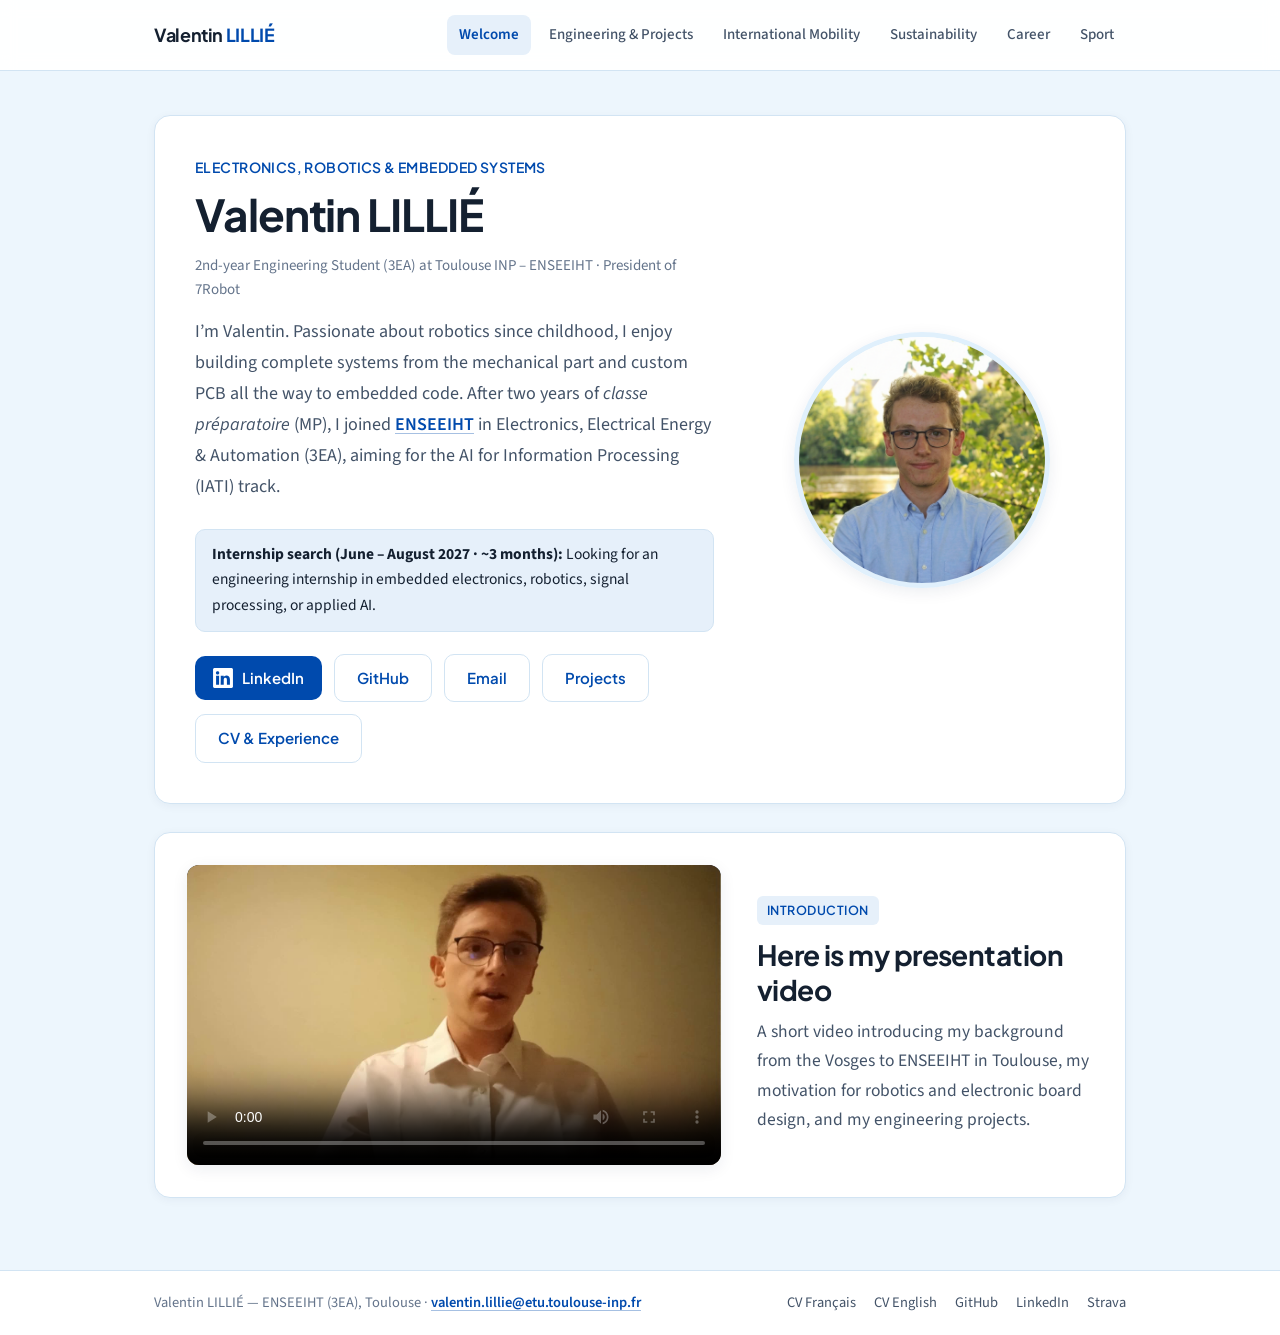
==== commit 8ca5b276: "Update portfolio with 2026 projects, LAERO internship, 7Robot presidency, and endurance milestones" ====
--- a/index.html
+++ b/index.html
@@ -3,7 +3,7 @@
 <head>
   <meta charset="UTF-8">
   <meta name="viewport" content="width=device-width, initial-scale=1.0">
-  <title>Valentin LILLIÉ — Portfolio</title>
+  <title>Valentin LILLIÉ — Engineering Portfolio</title>
   <link rel="shortcut icon" href="assets/images/2d0b56e7e51cf11036ad8734bdb67e2d.png">
   <link rel="icon" href="assets/images/e53c4bd8da5e491d9ab09e7cf0daf874.png">
   <link rel="apple-touch-icon" href="assets/images/725b756a69a7d4c235070e51acd85560.png">
@@ -30,13 +30,18 @@
   <main class="page-container">
     <section class="card hero-card">
       <div>
-        <p class="hero-greeting">Welcome</p>
+        <p class="hero-greeting">Electronics, Robotics &amp; Embedded Systems</p>
         <h1 class="hero-name">Valentin LILLIÉ</h1>
+        <p class="meta-line">2nd-year Engineering Student (3EA) at Toulouse INP – ENSEEIHT · President of 7Robot</p>
         <p class="hero-bio">
-          I’m Valentin. Since childhood, I have been passionate about robotics, and especially about the way a computer program can bring a real articulated object to life. After two years of <em>classe préparatoire aux grandes écoles</em>, I joined <a class="inline-link" href="https://www.enseeiht.fr/fr/index.html" target="_blank" rel="noopener noreferrer">ENSEEIHT</a> to learn how to design electronic boards and develop the skills needed to create robots.
+          I’m Valentin. Passionate about robotics since childhood, I enjoy building complete systems from the mechanical part and custom PCB all the way to embedded code. After two years of <em>classe préparatoire</em> (MP), I joined <a class="inline-link" href="https://www.enseeiht.fr/fr/index.html" target="_blank" rel="noopener noreferrer">ENSEEIHT</a> in Electronics, Electrical Energy &amp; Automation (3EA), aiming for the AI for Information Processing (IATI) track.
         </p>
 
-        <div class="hero-actions">
+        <div class="internship-banner">
+          <strong>Internship search (June – August 2027 · ~3 months):</strong> Looking for an engineering internship in embedded electronics, robotics, signal processing, or applied AI.
+        </div>
+
+        <div class="hero-actions" style="margin-top: 22px;">
           <a
             class="linkedin-pill"
             href="https://www.linkedin.com/in/valentin-lillie/"
@@ -46,8 +51,17 @@
             <img src="assets/media/b65c1c9c3fed0ecc180a3886cd7dbb1a.svg" alt="">
             LinkedIn
           </a>
-          <a class="btn btn-outline" href="engineering.html">Engineering Projects</a>
-          <a class="btn btn-outline" href="career.html">CV &amp; Career</a>
+          <a
+            class="btn btn-outline"
+            href="https://github.com/valentinlillie"
+            target="_blank"
+            rel="noopener noreferrer"
+          >
+            GitHub
+          </a>
+          <a class="btn btn-outline" href="mailto:valentin.lillie@etu.toulouse-inp.fr">Email</a>
+          <a class="btn btn-outline" href="engineering.html">Projects</a>
+          <a class="btn btn-outline" href="career.html">CV &amp; Experience</a>
         </div>
       </div>
 
@@ -76,7 +90,7 @@
         <span class="section-label">Introduction</span>
         <h2>Here is my presentation video</h2>
         <p class="body-text">
-          A short video presenting my background, my motivation for robotics and embedded electronics, and my studies at ENSEEIHT.
+          A short video introducing my background from the Vosges to ENSEEIHT in Toulouse, my motivation for robotics and electronic board design, and my engineering projects.
         </p>
       </div>
     </section>
@@ -84,10 +98,11 @@
 
   <footer class="site-footer">
     <div class="footer-inner">
-      <span>Valentin LILLIÉ — ENSEEIHT, Toulouse</span>
+      <span>Valentin LILLIÉ — ENSEEIHT (3EA), Toulouse · <a class="inline-link" href="mailto:valentin.lillie@etu.toulouse-inp.fr">valentin.lillie@etu.toulouse-inp.fr</a></span>
       <div class="footer-links">
         <a href="cv-french.html">CV Français</a>
         <a href="cv-english.html">CV English</a>
+        <a href="https://github.com/valentinlillie" target="_blank" rel="noopener noreferrer">GitHub</a>
         <a href="https://www.linkedin.com/in/valentin-lillie/" target="_blank" rel="noopener noreferrer">LinkedIn</a>
         <a href="https://www.strava.com/athletes/142114989" target="_blank" rel="noopener noreferrer">Strava</a>
       </div>
--- a/css/styles.css
+++ b/css/styles.css
@@ -266,6 +266,135 @@
   background-color: var(--accent-soft);
 }
 
+.tech-tags {
+  display: flex;
+  flex-wrap: wrap;
+  gap: 8px;
+  margin-top: 16px;
+}
+
+.tech-tag {
+  font-family: var(--font-body);
+  font-size: 13.5px;
+  font-weight: 500;
+  color: var(--ink-secondary);
+  background-color: var(--bg-page);
+  border: 1px solid var(--border-light);
+  padding: 3px 10px;
+  border-radius: 6px;
+}
+
+.result-highlight {
+  margin-top: 14px;
+  padding: 12px 16px;
+  background-color: var(--bg-page);
+  border-left: 3px solid var(--accent-blue);
+  border-radius: 0 8px 8px 0;
+  font-size: 15.5px;
+  color: var(--ink-primary);
+}
+
+.meta-line {
+  font-size: 15px;
+  color: var(--ink-muted);
+  margin: -4px 0 14px;
+}
+
+.skills-grid {
+  display: grid;
+  grid-template-columns: repeat(2, 1fr);
+  gap: 20px;
+  margin-top: 16px;
+}
+
+.skill-group {
+  background-color: var(--bg-page);
+  border: 1px solid var(--border-light);
+  border-radius: var(--radius-media);
+  padding: 18px 20px;
+}
+
+.skill-group h3 {
+  font-family: var(--font-heading);
+  font-size: 16px;
+  font-weight: 700;
+  color: var(--ink-primary);
+  margin: 0 0 10px;
+}
+
+.exp-list {
+  display: flex;
+  flex-direction: column;
+  gap: 22px;
+  margin-top: 12px;
+}
+
+.exp-item {
+  padding-bottom: 22px;
+  border-bottom: 1px solid var(--border-light);
+}
+
+.exp-item:last-child {
+  padding-bottom: 0;
+  border-bottom: none;
+}
+
+.exp-header {
+  display: flex;
+  justify-content: space-between;
+  align-items: baseline;
+  gap: 12px;
+  flex-wrap: wrap;
+  margin-bottom: 4px;
+}
+
+.exp-role {
+  font-family: var(--font-heading);
+  font-weight: 700;
+  font-size: 19px;
+  color: var(--ink-primary);
+  margin: 0;
+}
+
+.exp-dates {
+  font-size: 14.5px;
+  font-weight: 600;
+  color: var(--accent-blue);
+}
+
+.exp-org {
+  font-size: 15.5px;
+  color: var(--ink-muted);
+  margin: 0 0 10px;
+}
+
+.clean-list {
+  margin: 8px 0 0;
+  padding-left: 20px;
+  color: var(--ink-secondary);
+}
+
+.clean-list li {
+  margin-bottom: 6px;
+}
+
+.internship-banner {
+  margin-top: 14px;
+  padding: 12px 16px;
+  background-color: var(--accent-soft);
+  border: 1px solid var(--border-light);
+  border-radius: 10px;
+  font-size: 15.5px;
+  color: var(--ink-primary);
+}
+
+.sport-links {
+  display: flex;
+  align-items: center;
+  gap: 12px;
+  flex-wrap: wrap;
+}
+
 /* --------------------------------------------------------------------------
    Home / Welcome Page
    -------------------------------------------------------------------------- */
@@ -832,6 +961,7 @@
   .mobility-card--reverse,
   .sustainability-grid,
   .sust-card--featured,
+  .skills-grid,
   .cv-grid,
   .tent-gallery,
   .sport-card-row,
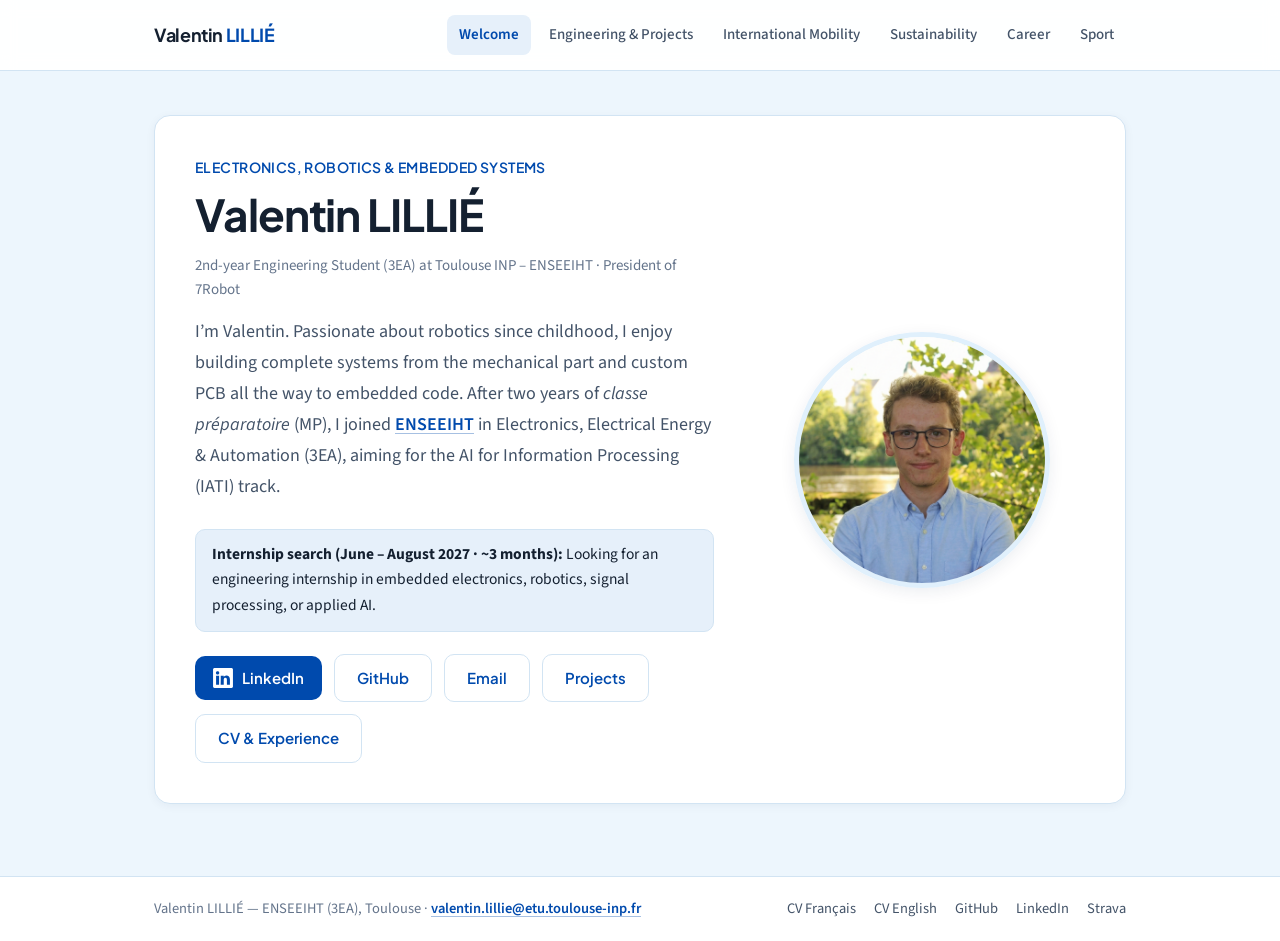
==== commit 1abe7ff7: "Remove presentation video from home page" ====
--- a/index.html
+++ b/index.html
@@ -73,27 +73,6 @@
         >
       </div>
     </section>
-
-    <section class="card video-card">
-      <video
-        class="video-player"
-        controls
-        playsinline
-        preload="metadata"
-        poster="assets/video/6a7146586135ec26a3c0ddf3f457e627.jpg"
-      >
-        <source src="assets/video/d45e97a4d32409f437624b700ec14fd4.mp4" type="video/mp4">
-        Your browser does not support HTML5 video.
-      </video>
-
-      <div class="video-copy">
-        <span class="section-label">Introduction</span>
-        <h2>Here is my presentation video</h2>
-        <p class="body-text">
-          A short video introducing my background from the Vosges to ENSEEIHT in Toulouse, my motivation for robotics and electronic board design, and my engineering projects.
-        </p>
-      </div>
-    </section>
   </main>
 
   <footer class="site-footer">
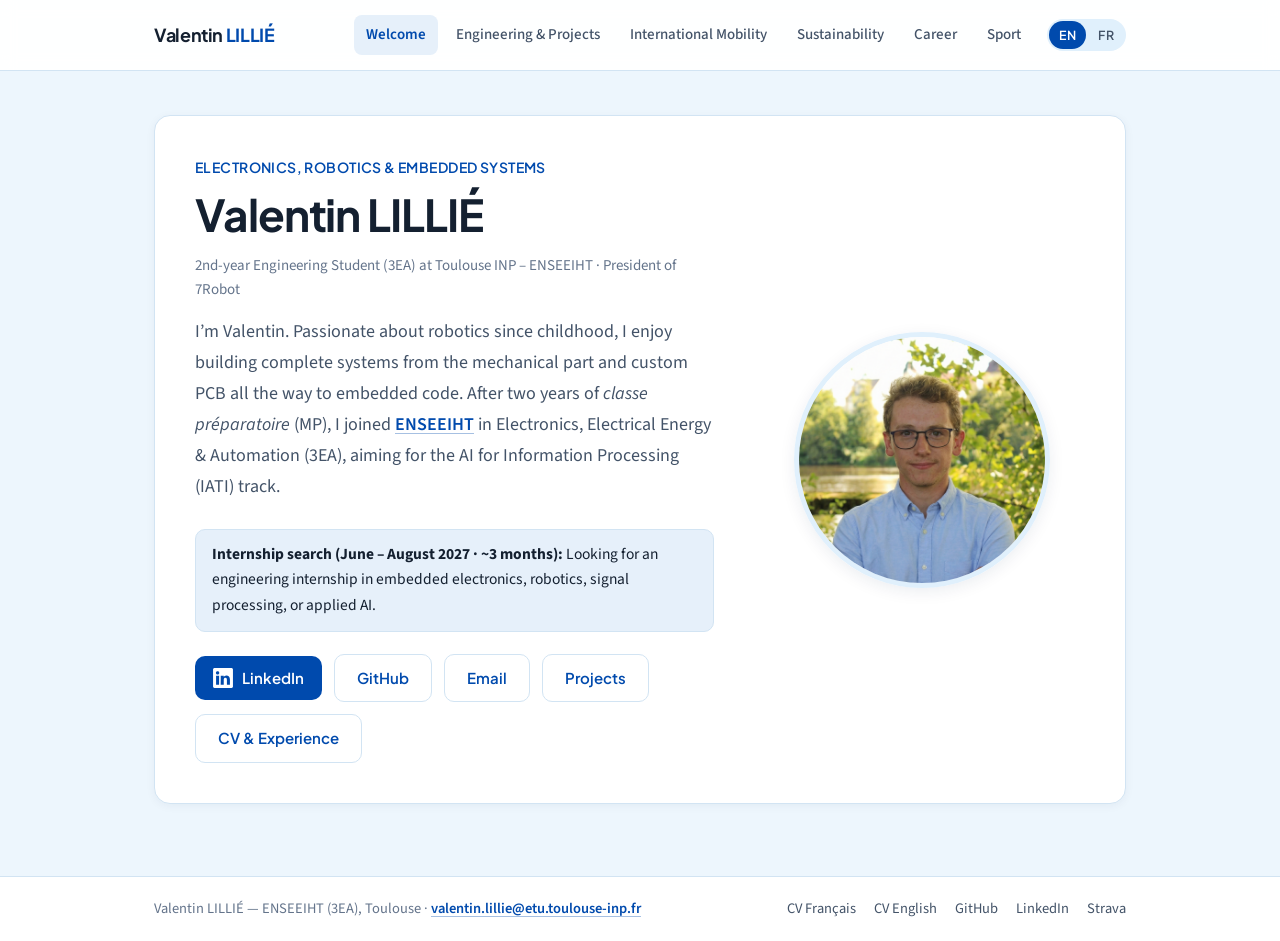
==== commit 1c3f5503: "Add complete French version (fr/) and EN/FR language switcher in navbar" ====
--- a/index.html
+++ b/index.html
@@ -23,6 +23,10 @@
         <a class="nav-link" href="sustainability.html">Sustainability</a>
         <a class="nav-link" href="career.html">Career</a>
         <a class="nav-link" href="sport.html">Sport</a>
+        <div class="lang-switch" role="group" aria-label="Language switcher">
+          <span class="lang-option active" aria-current="true">EN</span>
+          <a class="lang-option" href="fr/index.html" lang="fr" hreflang="fr" onclick="this.href=this.getAttribute('href').split('#')[0]+location.hash">FR</a>
+        </div>
       </div>
     </nav>
   </header>
@@ -79,8 +83,8 @@
     <div class="footer-inner">
       <span>Valentin LILLIÉ — ENSEEIHT (3EA), Toulouse · <a class="inline-link" href="mailto:valentin.lillie@etu.toulouse-inp.fr">valentin.lillie@etu.toulouse-inp.fr</a></span>
       <div class="footer-links">
-        <a href="cv-french.html">CV Français</a>
-        <a href="cv-english.html">CV English</a>
+        <a href="assets/cv/CV_Valentin_Lillie_FR.pdf" target="_blank" rel="noopener noreferrer">CV Français</a>
+        <a href="assets/cv/CV_Valentin_Lillie_EN.pdf" target="_blank" rel="noopener noreferrer">CV English</a>
         <a href="https://github.com/valentinlillie" target="_blank" rel="noopener noreferrer">GitHub</a>
         <a href="https://www.linkedin.com/in/valentin-lillie/" target="_blank" rel="noopener noreferrer">LinkedIn</a>
         <a href="https://www.strava.com/athletes/142114989" target="_blank" rel="noopener noreferrer">Strava</a>
--- a/css/styles.css
+++ b/css/styles.css
@@ -128,6 +128,46 @@
   font-weight: 600;
 }
 
+.lang-switch {
+  display: inline-flex;
+  align-items: center;
+  margin-left: 8px;
+  padding: 2px;
+  border-radius: 999px;
+  background-color: var(--bg-subtle);
+  border: 1px solid var(--border-medium);
+  gap: 2px;
+  flex-shrink: 0;
+}
+
+.lang-option {
+  display: inline-flex;
+  align-items: center;
+  justify-content: center;
+  min-width: 34px;
+  padding: 4px 10px;
+  border-radius: 999px;
+  font-family: var(--font-heading);
+  font-size: 12.5px;
+  font-weight: 600;
+  letter-spacing: 0.03em;
+  text-decoration: none;
+  color: var(--ink-secondary);
+  transition: color 0.16s ease, background-color 0.16s ease;
+}
+
+a.lang-option:hover,
+a.lang-option:focus-visible {
+  color: var(--accent-blue);
+  background-color: var(--bg-surface);
+}
+
+.lang-option.active {
+  background-color: var(--accent-blue);
+  color: #ffffff;
+  cursor: default;
+}
+
 /* --------------------------------------------------------------------------
    Main Container & Shared Typography
    -------------------------------------------------------------------------- */
@@ -183,6 +223,117 @@
 
 .card + .card {
   margin-top: 28px;
+}
+
+.project-anchor {
+  scroll-margin-top: 92px;
+}
+
+.toc-card {
+  padding: 24px 28px;
+  margin-bottom: 36px;
+}
+
+.toc-heading {
+  font-family: var(--font-heading);
+  font-size: 14px;
+  font-weight: 700;
+  text-transform: uppercase;
+  letter-spacing: 0.05em;
+  color: var(--ink-muted);
+  margin: 0 0 16px;
+}
+
+.toc-grid {
+  display: grid;
+  grid-template-columns: repeat(3, 1fr);
+  gap: 20px;
+}
+
+.toc-group {
+  background-color: var(--bg-page);
+  border: 1px solid var(--border-light);
+  border-radius: var(--radius-media);
+  padding: 16px 18px;
+}
+
+.toc-group-title {
+  font-family: var(--font-heading);
+  font-size: 15px;
+  font-weight: 700;
+  color: var(--accent-blue);
+  margin: 0 0 10px;
+}
+
+.toc-list {
+  list-style: none;
+  margin: 0;
+  padding: 0;
+  display: flex;
+  flex-direction: column;
+  gap: 7px;
+}
+
+.toc-list a {
+  display: flex;
+  align-items: baseline;
+  gap: 7px;
+  font-size: 15px;
+  font-weight: 500;
+  color: var(--ink-primary);
+  text-decoration: none;
+  padding: 4px 6px;
+  margin: 0 -6px;
+  border-radius: 6px;
+  transition: background-color 0.15s ease, color 0.15s ease;
+}
+
+.toc-list a::before {
+  content: "→";
+  color: var(--accent-blue);
+  font-size: 13px;
+  flex-shrink: 0;
+}
+
+.toc-list a:hover {
+  background-color: var(--accent-soft);
+  color: var(--accent-blue);
+}
+
+.category-divider {
+  display: flex;
+  align-items: center;
+  justify-content: space-between;
+  gap: 16px;
+  margin: 44px 0 18px;
+  padding-bottom: 10px;
+  border-bottom: 2px solid var(--border-light);
+  scroll-margin-top: 92px;
+}
+
+.category-divider:first-of-type {
+  margin-top: 0;
+}
+
+.category-divider h2 {
+  font-family: var(--font-heading);
+  font-size: 22px;
+  font-weight: 700;
+  color: var(--ink-primary);
+  margin: 0;
+  letter-spacing: -0.015em;
+}
+
+.back-to-top {
+  font-size: 13.5px;
+  font-weight: 600;
+  color: var(--ink-muted);
+  text-decoration: none;
+  white-space: nowrap;
+}
+
+.back-to-top:hover {
+  color: var(--accent-blue);
 }
 
 .card-title {
@@ -526,19 +677,172 @@
   box-shadow: var(--shadow-media);
 }
 
+.tipe-gui-figure {
+  margin: 22px 0 20px;
+}
+
+.tipe-gui-figure img {
+  width: 100%;
+  height: auto;
+  border-radius: var(--radius-media);
+  border: 1px solid var(--border-light);
+}
+
 .tipe-gallery {
   display: grid;
   grid-template-columns: repeat(3, 1fr);
   gap: 18px;
-  margin: 24px 0 26px;
+  margin: 20px 0 8px;
+  align-items: start;
 }
 
 .tipe-gallery img {
   width: 100%;
-  height: 240px;
+  height: auto;
+  max-height: 360px;
+  object-fit: contain;
+  border-radius: var(--radius-media);
+  border: 1px solid var(--border-light);
+  background-color: #f4f7fa;
+}
+
+.ninja-hero-grid {
+  display: grid;
+  grid-template-columns: repeat(2, 1fr);
+  gap: 18px;
+  margin: 22px 0;
+}
+
+.ninja-hero-grid img {
+  width: 100%;
+  height: 290px;
   object-fit: cover;
   border-radius: var(--radius-media);
   border: 1px solid var(--border-light);
+}
+
+.ninja-videos-grid {
+  display: grid;
+  grid-template-columns: repeat(2, 1fr);
+  gap: 18px;
+  margin: 22px 0;
+}
+
+.media-figure {
+  margin: 0;
+  display: flex;
+  flex-direction: column;
+  gap: 8px;
+}
+
+.media-figure figcaption {
+  font-size: 14px;
+  color: var(--ink-muted);
+  text-align: center;
+}
+
+.ninja-video {
+  width: 100%;
+  height: 300px;
+  object-fit: cover;
+  border-radius: var(--radius-media);
+  background: #0f172a;
+  border: 1px solid var(--border-light);
+}
+
+.ninja-video--pickup {
+  object-position: center 44%;
+}
+
+.ninja-build-gallery {
+  display: grid;
+  grid-template-columns: repeat(3, 1fr);
+  gap: 18px;
+  margin-top: 22px;
+}
+
+.ninja-build-gallery img {
+  width: 100%;
+  height: 250px;
+  object-fit: cover;
+  border-radius: var(--radius-media);
+  border: 1px solid var(--border-light);
+}
+
+.cad-img {
+  object-fit: contain !important;
+  background-color: #e9e9e9;
+}
+
+.robot2027-video {
+  width: 100%;
+  height: auto;
+  max-height: 480px;
+  object-fit: contain;
+  border-radius: var(--radius-media);
+  background: #0f172a;
+  border: 1px solid var(--border-light);
+}
+
+.robot2027-build-gallery {
+  display: grid;
+  grid-template-columns: repeat(3, 1fr);
+  gap: 18px;
+  margin-top: 22px;
+  align-items: start;
+}
+
+.robot2027-build-gallery img {
+  width: 100%;
+  height: auto;
+  max-height: 420px;
+  object-fit: contain;
+  border-radius: var(--radius-media);
+  border: 1px solid var(--border-light);
+  background-color: #f4f7fa;
+}
+
+.ppg-media-grid {
+  display: grid;
+  grid-template-columns: repeat(2, 1fr);
+  gap: 18px;
+  margin-top: 20px;
+  align-items: start;
+}
+
+.ppg-media-grid img,
+.ppg-media-grid video {
+  width: 100%;
+  height: auto;
+  max-height: 340px;
+  object-fit: contain;
+  border-radius: var(--radius-media);
+  border: 1px solid var(--border-light);
+  background-color: #0f172a;
+}
+
+.ppg-subsection-title {
+  font-family: var(--font-heading);
+  font-size: 17px;
+  font-weight: 700;
+  color: var(--ink-primary);
+  margin: 26px 0 6px;
+}
+
+.ppg-plots-grid {
+  display: grid;
+  grid-template-columns: repeat(2, 1fr);
+  gap: 18px;
+  margin-top: 14px;
+  align-items: start;
+}
+
+.ppg-plots-grid img {
+  width: 100%;
+  height: auto;
+  border-radius: var(--radius-media);
+  border: 1px solid var(--border-light);
+  background-color: #ffffff;
 }
 
 .club-row {
@@ -627,7 +931,7 @@
    -------------------------------------------------------------------------- */
 .sustainability-grid {
   display: grid;
-  grid-template-columns: repeat(3, 1fr);
+  grid-template-columns: repeat(2, 1fr);
   gap: 24px;
 }
 
@@ -983,7 +1287,14 @@
     margin: 0 auto;
   }
 
-  .tipe-gallery {
+  .tipe-gallery,
+  .ninja-hero-grid,
+  .ninja-videos-grid,
+  .ninja-build-gallery,
+  .robot2027-build-gallery,
+  .ppg-media-grid,
+  .ppg-plots-grid,
+  .toc-grid {
     grid-template-columns: 1fr;
   }
 
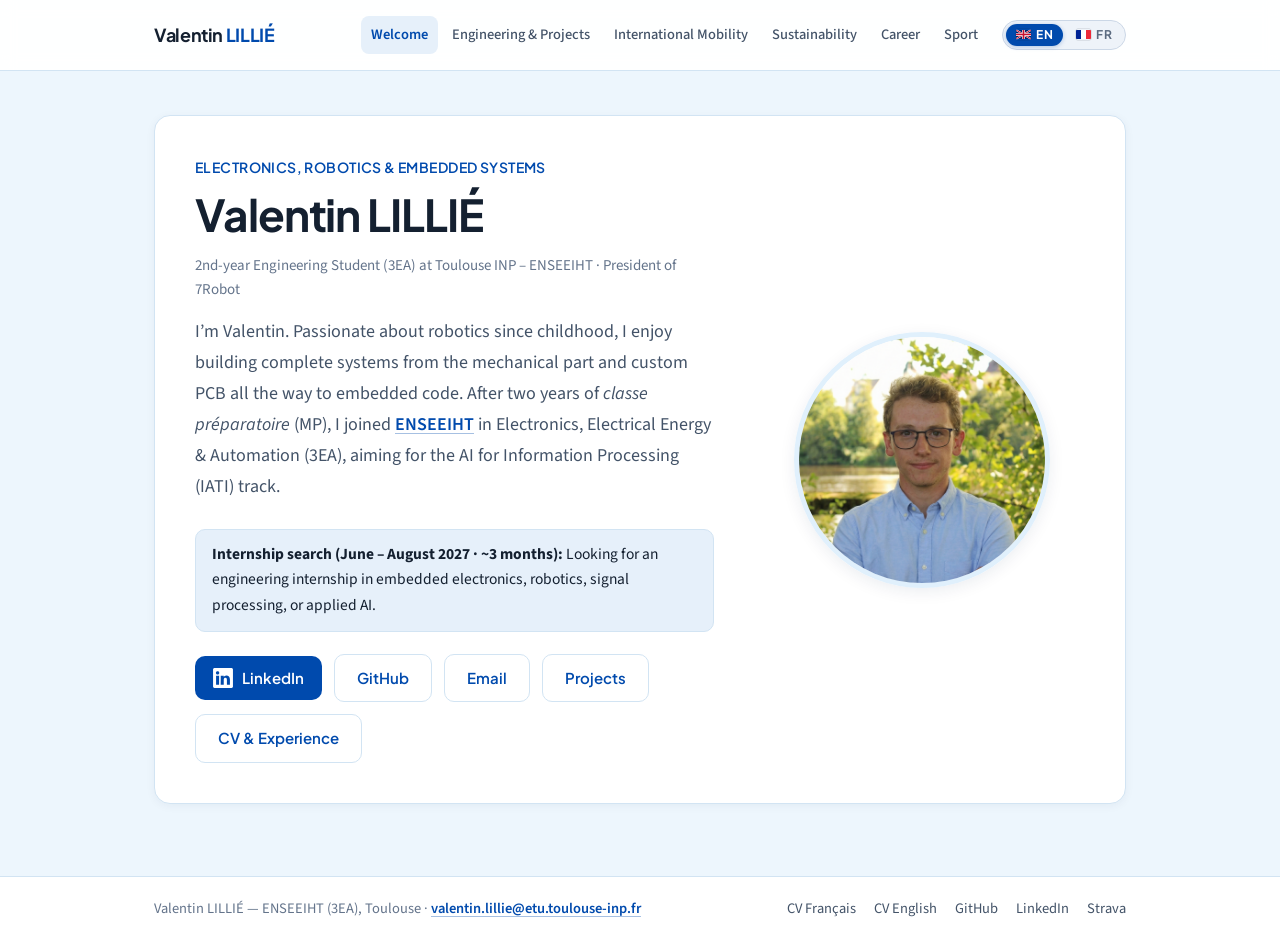
==== commit 2ccbbc67: "Improve EN/FR language switcher visuals with SVG flags and cache-bust CSS" ====
--- a/index.html
+++ b/index.html
@@ -10,7 +10,7 @@
   <link rel="preconnect" href="https://fonts.googleapis.com">
   <link rel="preconnect" href="https://fonts.gstatic.com" crossorigin>
   <link href="https://fonts.googleapis.com/css2?family=Plus+Jakarta+Sans:wght@500;600;700&family=Source+Sans+3:ital,wght@0,400;0,500;0,600;1,400&display=swap" rel="stylesheet">
-  <link rel="stylesheet" href="css/styles.css">
+  <link rel="stylesheet" href="css/styles.css?v=2">
 </head>
 <body>
   <header class="site-header">
@@ -24,8 +24,8 @@
         <a class="nav-link" href="career.html">Career</a>
         <a class="nav-link" href="sport.html">Sport</a>
         <div class="lang-switch" role="group" aria-label="Language switcher">
-          <span class="lang-option active" aria-current="true">EN</span>
-          <a class="lang-option" href="fr/index.html" lang="fr" hreflang="fr" onclick="this.href=this.getAttribute('href').split('#')[0]+location.hash">FR</a>
+          <span class="lang-option active" aria-current="true" title="Current language: English"><svg class="lang-flag" viewBox="0 0 60 36" aria-hidden="true"><rect width="60" height="36" fill="#012169"/><path d="M0,0 L60,36 M60,0 L0,36" stroke="#fff" stroke-width="7"/><path d="M0,0 L60,36 M60,0 L0,36" stroke="#C8102E" stroke-width="4"/><path d="M30,0 V36 M0,18 H60" stroke="#fff" stroke-width="11"/><path d="M30,0 V36 M0,18 H60" stroke="#C8102E" stroke-width="6.5"/></svg><span>EN</span></span>
+          <a class="lang-option" href="fr/index.html" lang="fr" hreflang="fr" title="Passer en français" onclick="this.href=this.getAttribute('href').split('#')[0]+location.hash"><svg class="lang-flag" viewBox="0 0 60 36" aria-hidden="true"><rect width="20" height="36" fill="#002395"/><rect x="20" width="20" height="36" fill="#fff"/><rect x="40" width="20" height="36" fill="#ED2939"/></svg><span>FR</span></a>
         </div>
       </div>
     </nav>
--- a/css/styles.css
+++ b/css/styles.css
@@ -78,7 +78,7 @@
   display: flex;
   align-items: center;
   justify-content: space-between;
-  gap: 24px;
+  gap: 16px;
 }
 
 .nav-brand {
@@ -99,7 +99,7 @@
 .nav-links {
   display: flex;
   align-items: center;
-  gap: 6px;
+  gap: 4px;
   flex-wrap: wrap;
   justify-content: flex-end;
 }
@@ -107,10 +107,10 @@
 .nav-link {
   text-decoration: none;
   font-family: var(--font-body);
-  font-size: 15px;
+  font-size: 14.5px;
   font-weight: 500;
   color: var(--ink-secondary);
-  padding: 8px 12px;
+  padding: 7px 10px;
   border-radius: 8px;
   transition: color 0.16s ease, background-color 0.16s ease;
   white-space: nowrap;
@@ -131,12 +131,12 @@
 .lang-switch {
   display: inline-flex;
   align-items: center;
-  margin-left: 8px;
-  padding: 2px;
+  margin-left: 10px;
+  padding: 3px;
   border-radius: 999px;
-  background-color: var(--bg-subtle);
-  border: 1px solid var(--border-medium);
-  gap: 2px;
+  background-color: #eef3f9;
+  border: 1px solid #cbd7e6;
+  gap: 3px;
   flex-shrink: 0;
 }
 
@@ -144,28 +144,38 @@
   display: inline-flex;
   align-items: center;
   justify-content: center;
-  min-width: 34px;
-  padding: 4px 10px;
+  gap: 5px;
+  padding: 5px 10px;
   border-radius: 999px;
   font-family: var(--font-heading);
-  font-size: 12.5px;
-  font-weight: 600;
-  letter-spacing: 0.03em;
+  font-size: 12px;
+  font-weight: 700;
+  letter-spacing: 0.04em;
+  line-height: 1;
   text-decoration: none;
-  color: var(--ink-secondary);
-  transition: color 0.16s ease, background-color 0.16s ease;
+  color: #5b6b80;
+  transition: color 0.16s ease, background-color 0.16s ease, box-shadow 0.16s ease;
 }
 
 a.lang-option:hover,
 a.lang-option:focus-visible {
   color: var(--accent-blue);
-  background-color: var(--bg-surface);
+  background-color: #ffffff;
 }
 
 .lang-option.active {
   background-color: var(--accent-blue);
   color: #ffffff;
+  box-shadow: 0 1px 4px rgba(0, 74, 173, 0.28);
   cursor: default;
+}
+
+.lang-flag {
+  width: 15px;
+  height: 11px;
+  border-radius: 2px;
+  flex-shrink: 0;
+  box-shadow: 0 0 0 0.5px rgba(15, 23, 42, 0.18);
 }
 
 /* --------------------------------------------------------------------------
